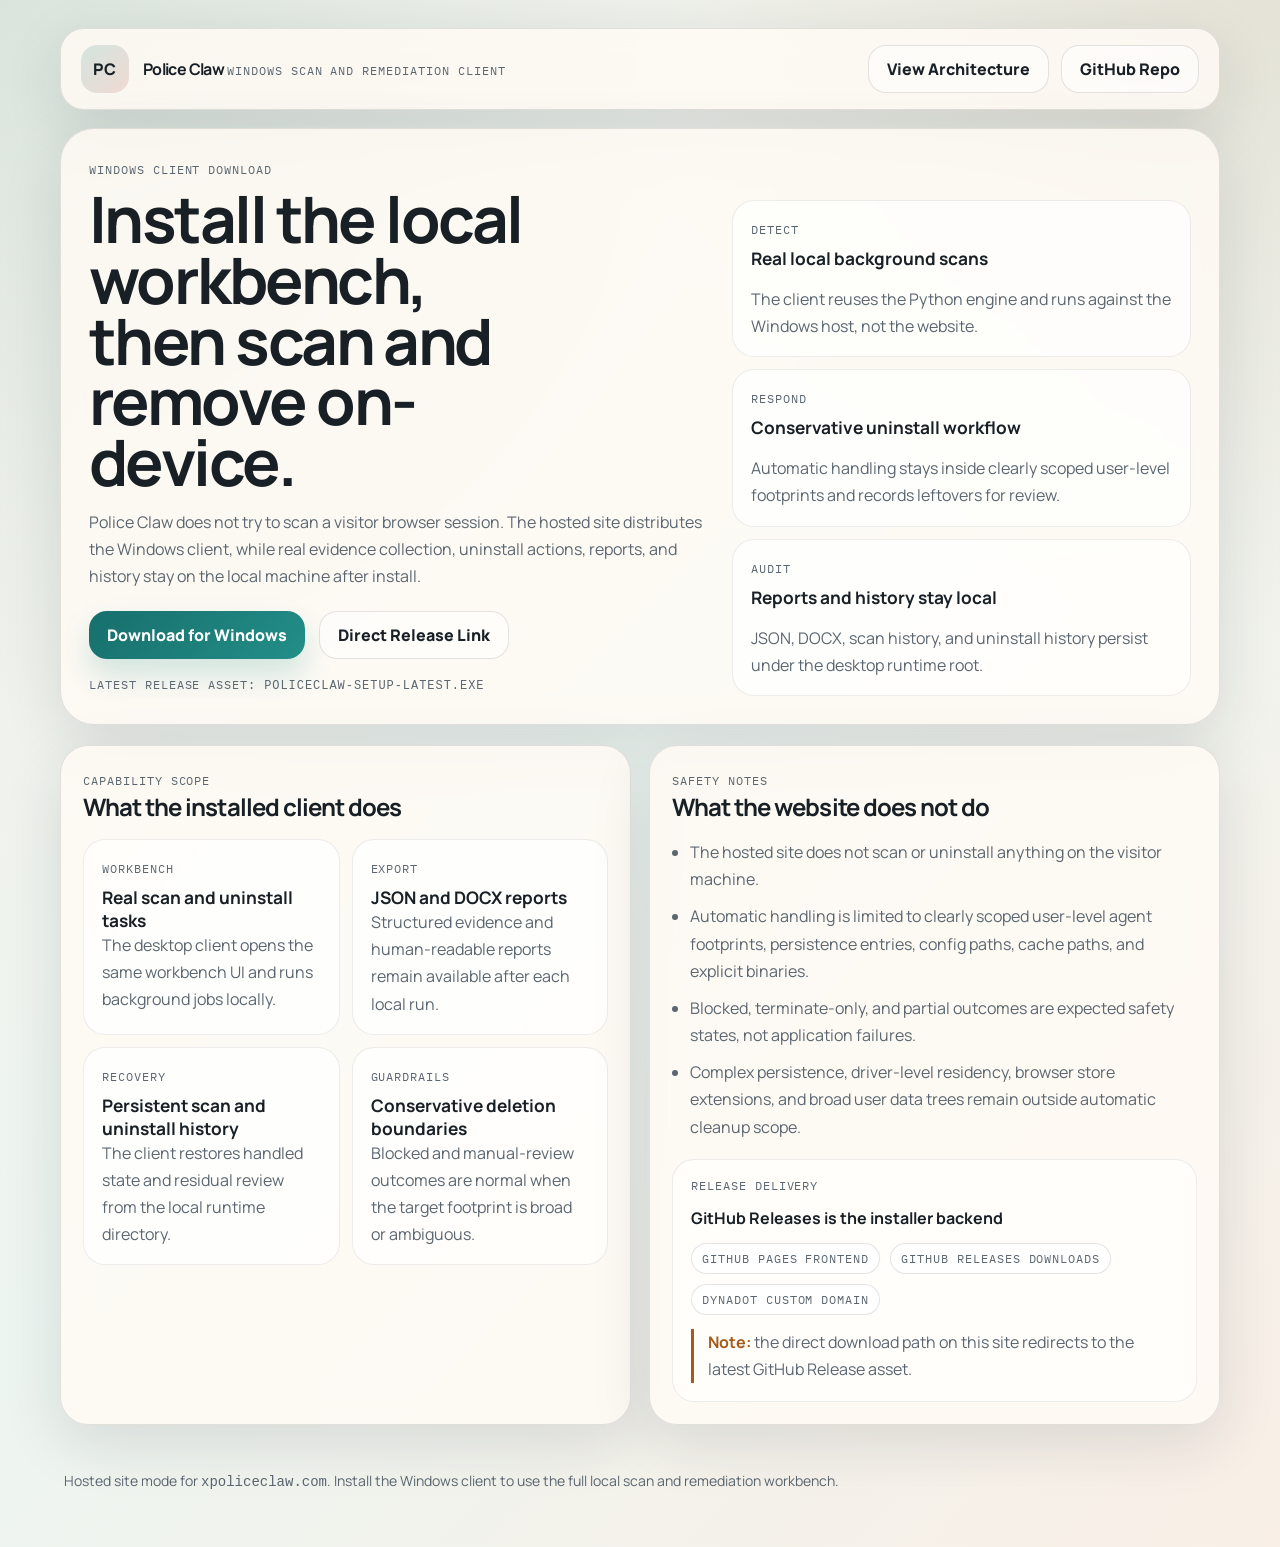
==== docs/index.html @ 46c9a6ee "feat: add GitHub Pages delivery and Windows client release flow" ====
<!DOCTYPE html>
<html lang="en">
<head>
  <meta charset="utf-8">
  <meta name="viewport" content="width=device-width, initial-scale=1">
  <title>Police Claw for Windows</title>
  <meta name="description" content="Download the Police Claw Windows client and review the architecture of the local scan and remediation workbench.">
  <link rel="icon" href="data:,">
  <link rel="preconnect" href="https://fonts.googleapis.com">
  <link rel="preconnect" href="https://fonts.gstatic.com" crossorigin>
  <link href="https://fonts.googleapis.com/css2?family=IBM+Plex+Mono:wght@400;500&family=Manrope:wght@400;500;700;800&display=swap" rel="stylesheet">
  <style>
    :root {
      --paper: #f4f0e8;
      --panel: rgba(255, 251, 245, 0.84);
      --line: rgba(25, 35, 43, 0.12);
      --ink: #182026;
      --muted: #5b6670;
      --teal: #176f6c;
      --teal-strong: #238e88;
      --amber: #a45c18;
      --rose: #b64232;
      --shadow: 0 18px 60px rgba(25, 35, 43, 0.12);
      --radius: 28px;
      --canvas:
        radial-gradient(circle at top left, rgba(35, 142, 136, 0.12), transparent 36%),
        radial-gradient(circle at top right, rgba(164, 92, 24, 0.12), transparent 32%),
        linear-gradient(135deg, #f4f0e8 0%, #edf5f1 48%, #f9efe6 100%);
    }

    * { box-sizing: border-box; }

    body {
      margin: 0;
      min-height: 100vh;
      font-family: "Manrope", "Segoe UI Variable", sans-serif;
      color: var(--ink);
      background: var(--canvas);
    }

    a { color: inherit; }

    .page {
      width: min(1160px, calc(100vw - 32px));
      margin: 0 auto;
      padding: 28px 0 44px;
    }

    .topbar,
    .hero,
    .panel {
      border: 1px solid var(--line);
      background: var(--panel);
      box-shadow: var(--shadow);
      backdrop-filter: blur(12px);
    }

    .topbar {
      border-radius: 24px;
      padding: 16px 20px;
      display: flex;
      justify-content: space-between;
      align-items: center;
      gap: 16px;
    }

    .brand {
      display: flex;
      align-items: center;
      gap: 14px;
    }

    .brand-mark {
      width: 48px;
      height: 48px;
      border-radius: 16px;
      display: grid;
      place-items: center;
      background: linear-gradient(135deg, rgba(35, 142, 136, 0.18), rgba(182, 66, 50, 0.16));
      font-weight: 800;
      letter-spacing: 0.08em;
    }

    .brand strong,
    h1,
    h2,
    h3 { margin: 0; letter-spacing: -0.04em; }

    .brand span,
    .eyebrow,
    .meta,
    .note,
    .chip {
      font-family: "IBM Plex Mono", monospace;
      font-size: 12px;
      letter-spacing: 0.08em;
      text-transform: uppercase;
      color: var(--muted);
    }

    .topbar-actions {
      display: flex;
      align-items: center;
      gap: 12px;
      flex-wrap: wrap;
    }

    .hero {
      margin-top: 18px;
      border-radius: 34px;
      padding: 28px;
      display: grid;
      grid-template-columns: 1.15fr 0.85fr;
      gap: 22px;
    }

    h1 {
      margin-top: 10px;
      font-size: clamp(2.6rem, 5vw, 4.8rem);
      line-height: 0.95;
      max-width: 11ch;
    }

    .hero p,
    .panel p,
    li {
      color: var(--muted);
      line-height: 1.7;
      margin: 0;
    }

    .hero p { margin-top: 16px; max-width: 62ch; }

    .cta-row {
      margin-top: 20px;
      display: flex;
      flex-wrap: wrap;
      gap: 14px;
      align-items: center;
    }

    .primary-link,
    .ghost-link {
      display: inline-flex;
      align-items: center;
      justify-content: center;
      min-height: 48px;
      padding: 0 18px;
      border-radius: 18px;
      text-decoration: none;
      font-weight: 800;
      transition: transform 160ms ease, box-shadow 160ms ease;
    }

    .primary-link {
      color: #fff;
      background: linear-gradient(135deg, var(--teal), var(--teal-strong));
      box-shadow: 0 16px 30px rgba(35, 142, 136, 0.2);
    }

    .ghost-link {
      border: 1px solid rgba(24, 32, 38, 0.12);
      background: rgba(255, 255, 255, 0.52);
    }

    .primary-link:hover,
    .ghost-link:hover { transform: translateY(-1px); }

    .hero-card-stack {
      display: grid;
      gap: 12px;
      align-content: end;
    }

    .hero-card,
    .fact-card {
      border-radius: 22px;
      padding: 16px 18px;
      border: 1px solid rgba(24, 32, 38, 0.08);
      background: rgba(255, 255, 255, 0.66);
    }

    .hero-card strong,
    .fact-card strong {
      display: block;
      margin-top: 8px;
      font-size: 1.08rem;
    }

    .grid {
      margin-top: 20px;
      display: grid;
      grid-template-columns: 1fr 1fr;
      gap: 18px;
    }

    .panel {
      border-radius: 28px;
      padding: 22px;
    }

    .panel-head {
      display: flex;
      justify-content: space-between;
      gap: 12px;
      align-items: end;
      margin-bottom: 16px;
    }

    .facts {
      display: grid;
      grid-template-columns: repeat(2, minmax(0, 1fr));
      gap: 12px;
      margin-top: 16px;
    }

    ul {
      margin: 0;
      padding-left: 18px;
      display: grid;
      gap: 10px;
    }

    .download-box {
      display: grid;
      gap: 14px;
      padding: 18px;
      border-radius: 22px;
      border: 1px solid rgba(24, 32, 38, 0.08);
      background: rgba(255, 255, 255, 0.66);
    }

    .download-meta {
      display: flex;
      flex-wrap: wrap;
      gap: 10px;
    }

    .chip {
      padding: 7px 10px;
      border-radius: 999px;
      border: 1px solid rgba(24, 32, 38, 0.12);
      background: rgba(255, 255, 255, 0.8);
    }

    .notice {
      border-left: 3px solid var(--amber);
      padding-left: 14px;
    }

    .notice strong { color: var(--amber); }

    footer {
      margin-top: 18px;
      padding: 14px 4px 0;
      color: var(--muted);
      font-size: 14px;
    }

    @media (max-width: 900px) {
      .hero,
      .grid { grid-template-columns: 1fr; }
      .facts { grid-template-columns: 1fr; }
    }
  </style>
</head>
<body>
  <main class="page">
    <header class="topbar">
      <div class="brand">
        <div class="brand-mark">PC</div>
        <div>
          <strong>Police Claw</strong>
          <span>Windows Scan and Remediation Client</span>
        </div>
      </div>
      <nav class="topbar-actions">
        <a class="ghost-link" href="./architecture/">View Architecture</a>
        <a class="ghost-link" href="https://github.com/kzhangmyang-cmyk/Xpoliceclaw" target="_blank" rel="noreferrer">GitHub Repo</a>
      </nav>
    </header>

    <section class="hero">
      <div>
        <span class="eyebrow">Windows Client Download</span>
        <h1>Install the local workbench, then scan and remove on-device.</h1>
        <p>
          Police Claw does not try to scan a visitor browser session. The hosted site distributes the Windows client,
          while real evidence collection, uninstall actions, reports, and history stay on the local machine after install.
        </p>
        <div class="cta-row">
          <a class="primary-link" href="https://github.com/kzhangmyang-cmyk/Xpoliceclaw/releases/latest/download/PoliceClaw-Setup-latest.exe">Download for Windows</a>
          <a class="ghost-link" href="./download/windows/latest/">Direct Release Link</a>
        </div>
        <p class="meta">Latest release asset: <code>PoliceClaw-Setup-latest.exe</code></p>
      </div>
      <div class="hero-card-stack">
        <article class="hero-card">
          <span class="eyebrow">Detect</span>
          <strong>Real local background scans</strong>
          <p>The client reuses the Python engine and runs against the Windows host, not the website.</p>
        </article>
        <article class="hero-card">
          <span class="eyebrow">Respond</span>
          <strong>Conservative uninstall workflow</strong>
          <p>Automatic handling stays inside clearly scoped user-level footprints and records leftovers for review.</p>
        </article>
        <article class="hero-card">
          <span class="eyebrow">Audit</span>
          <strong>Reports and history stay local</strong>
          <p>JSON, DOCX, scan history, and uninstall history persist under the desktop runtime root.</p>
        </article>
      </div>
    </section>

    <section class="grid">
      <article class="panel">
        <div class="panel-head">
          <div>
            <span class="eyebrow">Capability Scope</span>
            <h2>What the installed client does</h2>
          </div>
        </div>
        <div class="facts">
          <article class="fact-card">
            <span class="eyebrow">Workbench</span>
            <strong>Real scan and uninstall tasks</strong>
            <p>The desktop client opens the same workbench UI and runs background jobs locally.</p>
          </article>
          <article class="fact-card">
            <span class="eyebrow">Export</span>
            <strong>JSON and DOCX reports</strong>
            <p>Structured evidence and human-readable reports remain available after each local run.</p>
          </article>
          <article class="fact-card">
            <span class="eyebrow">Recovery</span>
            <strong>Persistent scan and uninstall history</strong>
            <p>The client restores handled state and residual review from the local runtime directory.</p>
          </article>
          <article class="fact-card">
            <span class="eyebrow">Guardrails</span>
            <strong>Conservative deletion boundaries</strong>
            <p>Blocked and manual-review outcomes are normal when the target footprint is broad or ambiguous.</p>
          </article>
        </div>
      </article>

      <article class="panel">
        <div class="panel-head">
          <div>
            <span class="eyebrow">Safety Notes</span>
            <h2>What the website does not do</h2>
          </div>
        </div>
        <ul>
          <li>The hosted site does not scan or uninstall anything on the visitor machine.</li>
          <li>Automatic handling is limited to clearly scoped user-level agent footprints, persistence entries, config paths, cache paths, and explicit binaries.</li>
          <li>Blocked, terminate-only, and partial outcomes are expected safety states, not application failures.</li>
          <li>Complex persistence, driver-level residency, browser store extensions, and broad user data trees remain outside automatic cleanup scope.</li>
        </ul>
        <div class="download-box" style="margin-top: 18px;">
          <span class="eyebrow">Release Delivery</span>
          <strong>GitHub Releases is the installer backend</strong>
          <div class="download-meta">
            <span class="chip">GitHub Pages frontend</span>
            <span class="chip">GitHub Releases downloads</span>
            <span class="chip">Dynadot custom domain</span>
          </div>
          <p class="notice"><strong>Note:</strong> the direct download path on this site redirects to the latest GitHub Release asset.</p>
        </div>
      </article>
    </section>

    <footer>
      <p>Hosted site mode for <code>xpoliceclaw.com</code>. Install the Windows client to use the full local scan and remediation workbench.</p>
    </footer>
  </main>
</body>
</html>
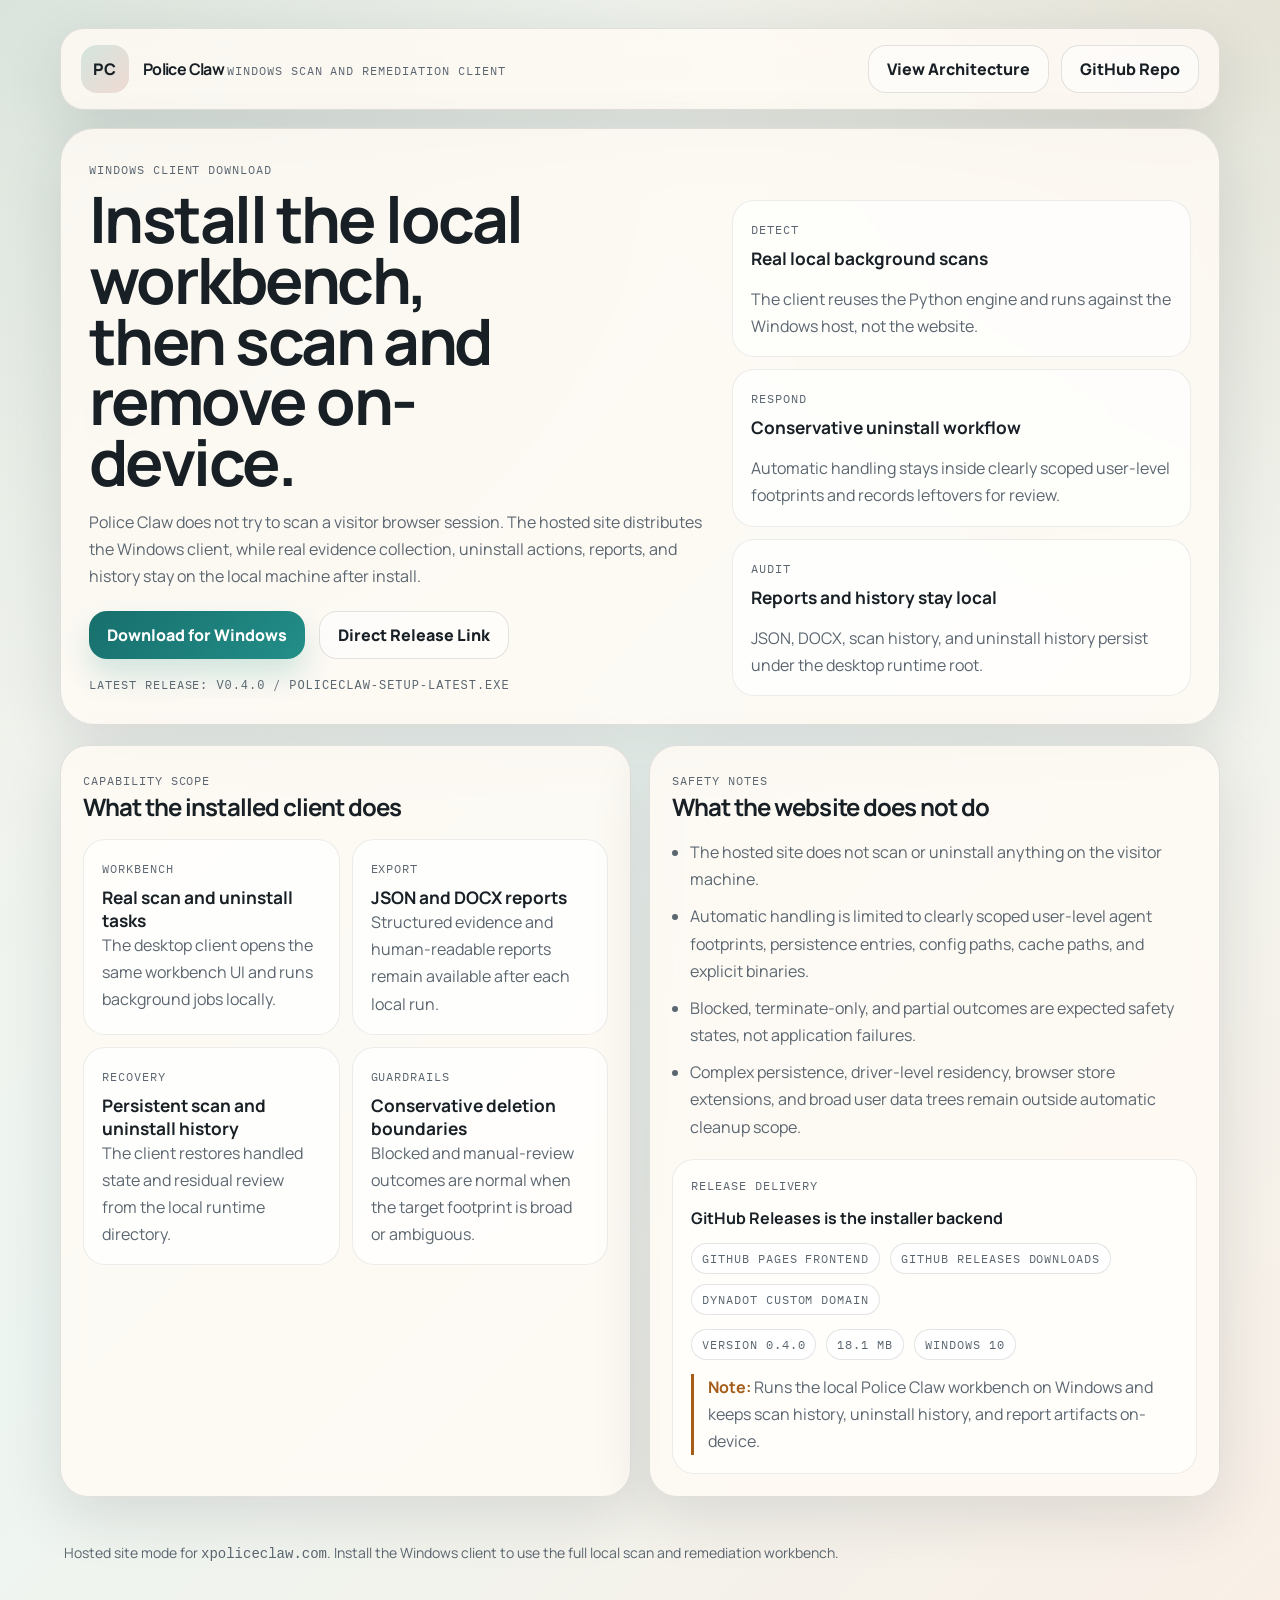
==== commit 3c1710cb: "feat: add public release manifest and client update checks" ====
--- a/docs/index.html
+++ b/docs/index.html
@@ -289,10 +289,10 @@
           while real evidence collection, uninstall actions, reports, and history stay on the local machine after install.
         </p>
         <div class="cta-row">
-          <a class="primary-link" href="https://github.com/kzhangmyang-cmyk/Xpoliceclaw/releases/latest/download/PoliceClaw-Setup-latest.exe">Download for Windows</a>
+          <a id="downloadLink" class="primary-link" href="https://github.com/kzhangmyang-cmyk/Xpoliceclaw/releases/latest/download/PoliceClaw-Setup-latest.exe">Download for Windows</a>
           <a class="ghost-link" href="./download/windows/latest/">Direct Release Link</a>
         </div>
-        <p class="meta">Latest release asset: <code>PoliceClaw-Setup-latest.exe</code></p>
+        <p id="releaseMeta" class="meta">Latest release asset: <code>PoliceClaw-Setup-latest.exe</code></p>
       </div>
       <div class="hero-card-stack">
         <article class="hero-card">
@@ -366,7 +366,10 @@
             <span class="chip">GitHub Releases downloads</span>
             <span class="chip">Dynadot custom domain</span>
           </div>
-          <p class="notice"><strong>Note:</strong> the direct download path on this site redirects to the latest GitHub Release asset.</p>
+          <div id="releaseFacts" class="download-meta">
+            <span class="chip">Checking latest version</span>
+          </div>
+          <p id="releaseNotice" class="notice"><strong>Note:</strong> the direct download path on this site redirects to the latest GitHub Release asset.</p>
         </div>
       </article>
     </section>
@@ -375,5 +378,44 @@
       <p>Hosted site mode for <code>xpoliceclaw.com</code>. Install the Windows client to use the full local scan and remediation workbench.</p>
     </footer>
   </main>
+  <script>
+    (async () => {
+      const manifestUrl = "./download/windows/latest/manifest.json";
+      const downloadLink = document.getElementById("downloadLink");
+      const releaseMeta = document.getElementById("releaseMeta");
+      const releaseFacts = document.getElementById("releaseFacts");
+      const releaseNotice = document.getElementById("releaseNotice");
+
+      function formatFileSize(value) {
+        const numeric = Number(value || 0);
+        if (!numeric) return "--";
+        const units = ["B", "KB", "MB", "GB"];
+        let size = numeric;
+        let unitIndex = 0;
+        while (size >= 1024 && unitIndex < units.length - 1) {
+          size /= 1024;
+          unitIndex += 1;
+        }
+        const precision = unitIndex === 0 ? 0 : size >= 100 ? 0 : size >= 10 ? 1 : 2;
+        return `${size.toFixed(precision)} ${units[unitIndex]}`;
+      }
+
+      try {
+        const response = await fetch(manifestUrl, { headers: { Accept: "application/json" } });
+        if (!response.ok) throw new Error("manifest unavailable");
+        const manifest = await response.json();
+        downloadLink.href = manifest.download_url || downloadLink.href;
+        releaseMeta.innerHTML = `Latest release: <code>${manifest.release_tag || manifest.version || "current"}</code> / <code>${manifest.installer_filename || "installer"}</code>`;
+        releaseFacts.innerHTML = [
+          `Version ${manifest.version || "--"}`,
+          formatFileSize(manifest.installer_size_bytes),
+          manifest.minimum_windows || "Windows 10",
+        ].map((item) => `<span class="chip">${item}</span>`).join("");
+        releaseNotice.innerHTML = `<strong>Note:</strong> ${Array.isArray(manifest.notes) && manifest.notes.length ? manifest.notes[0] : "The direct download path on this site redirects to the latest GitHub Release asset."}`;
+      } catch (error) {
+        releaseFacts.innerHTML = `<span class="chip">Release manifest unavailable</span>`;
+      }
+    })();
+  </script>
 </body>
 </html>
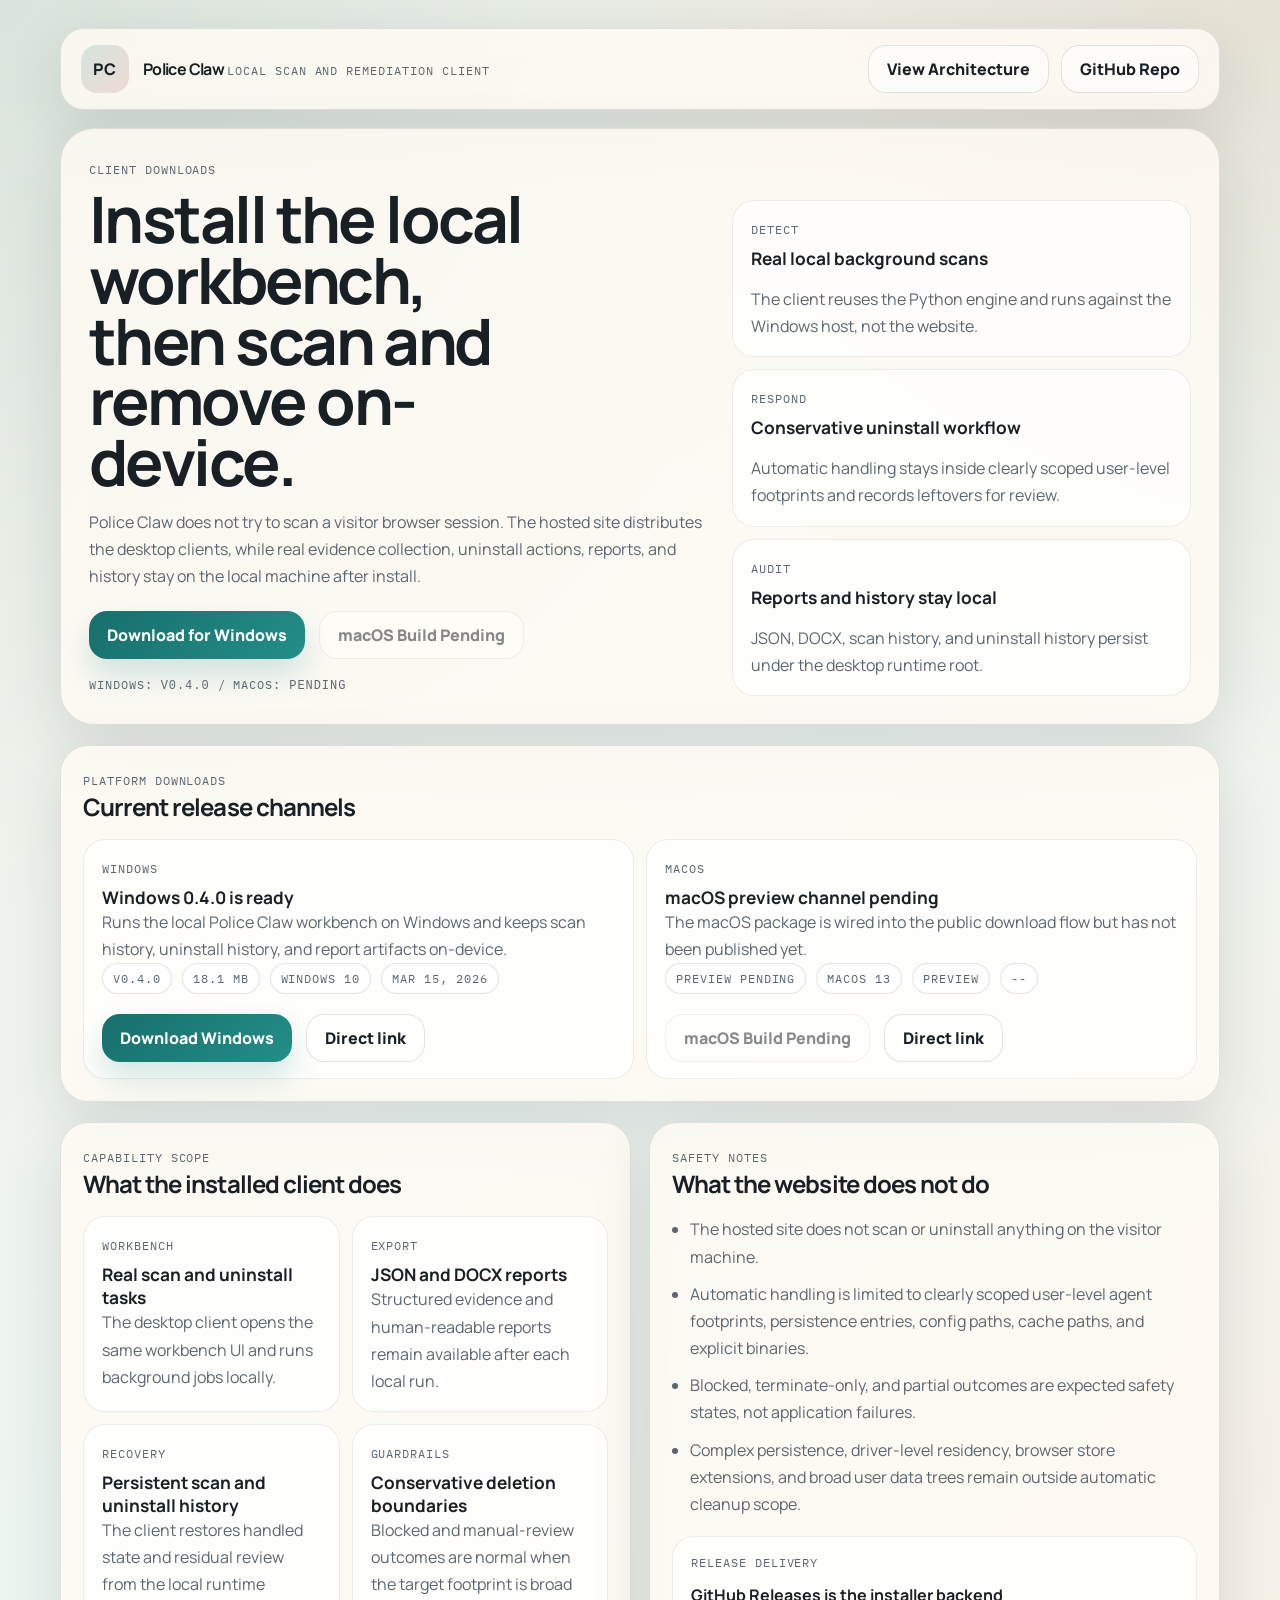
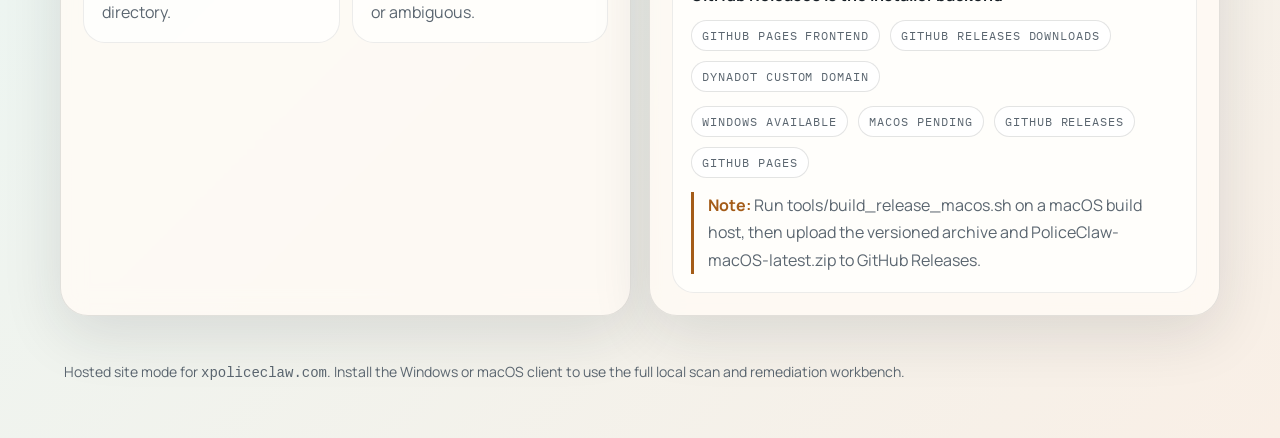
==== commit 06bac129: "feat: add macOS download channel wiring" ====
--- a/docs/index.html
+++ b/docs/index.html
@@ -3,8 +3,8 @@
 <head>
   <meta charset="utf-8">
   <meta name="viewport" content="width=device-width, initial-scale=1">
-  <title>Police Claw for Windows</title>
-  <meta name="description" content="Download the Police Claw Windows client and review the architecture of the local scan and remediation workbench.">
+  <title>Police Claw Downloads</title>
+  <meta name="description" content="Download the Police Claw Windows or macOS client and review the architecture of the local scan and remediation workbench.">
   <link rel="icon" href="data:,">
   <link rel="preconnect" href="https://fonts.googleapis.com">
   <link rel="preconnect" href="https://fonts.gstatic.com" crossorigin>
@@ -166,6 +166,12 @@
     .primary-link:hover,
     .ghost-link:hover { transform: translateY(-1px); }
 
+    .disabled-link {
+      pointer-events: none;
+      opacity: 0.52;
+      box-shadow: none;
+    }
+
     .hero-card-stack {
       display: grid;
       gap: 12px;
@@ -271,7 +277,7 @@
         <div class="brand-mark">PC</div>
         <div>
           <strong>Police Claw</strong>
-          <span>Windows Scan and Remediation Client</span>
+          <span>Local Scan and Remediation Client</span>
         </div>
       </div>
       <nav class="topbar-actions">
@@ -282,17 +288,17 @@
 
     <section class="hero">
       <div>
-        <span class="eyebrow">Windows Client Download</span>
+        <span class="eyebrow">Client Downloads</span>
         <h1>Install the local workbench, then scan and remove on-device.</h1>
         <p>
-          Police Claw does not try to scan a visitor browser session. The hosted site distributes the Windows client,
+          Police Claw does not try to scan a visitor browser session. The hosted site distributes the desktop clients,
           while real evidence collection, uninstall actions, reports, and history stay on the local machine after install.
         </p>
         <div class="cta-row">
-          <a id="downloadLink" class="primary-link" href="https://github.com/kzhangmyang-cmyk/Xpoliceclaw/releases/latest/download/PoliceClaw-Setup-latest.exe">Download for Windows</a>
-          <a class="ghost-link" href="./download/windows/latest/">Direct Release Link</a>
-        </div>
-        <p id="releaseMeta" class="meta">Latest release asset: <code>PoliceClaw-Setup-latest.exe</code></p>
+          <a id="windowsDownloadLink" class="primary-link" href="./download/windows/latest/">Download for Windows</a>
+          <a id="macosDownloadLink" class="ghost-link disabled-link" href="./download/macos/latest/" aria-disabled="true">macOS Build Pending</a>
+        </div>
+        <p id="releaseMeta" class="meta">Checking public release manifests for Windows and macOS.</p>
       </div>
       <div class="hero-card-stack">
         <article class="hero-card">
@@ -309,6 +315,41 @@
           <span class="eyebrow">Audit</span>
           <strong>Reports and history stay local</strong>
           <p>JSON, DOCX, scan history, and uninstall history persist under the desktop runtime root.</p>
+        </article>
+      </div>
+    </section>
+
+    <section class="panel" style="margin-top: 20px;">
+      <div class="panel-head">
+        <div>
+          <span class="eyebrow">Platform Downloads</span>
+          <h2>Current release channels</h2>
+        </div>
+      </div>
+      <div class="facts">
+        <article class="fact-card">
+          <span class="eyebrow">Windows</span>
+          <strong id="windowsCardTitle">Checking current release</strong>
+          <p id="windowsCardBody">The hosted site is resolving the latest Windows installer details.</p>
+          <div id="windowsCardFacts" class="download-meta">
+            <span class="chip">Checking</span>
+          </div>
+          <div class="cta-row">
+            <a id="windowsCardLink" class="primary-link" href="./download/windows/latest/">Download Windows</a>
+            <a class="ghost-link" href="./download/windows/latest/">Direct link</a>
+          </div>
+        </article>
+        <article class="fact-card">
+          <span class="eyebrow">macOS</span>
+          <strong id="macosCardTitle">Preview channel pending</strong>
+          <p id="macosCardBody">The macOS packaging lane is wired into the public site and activates once a signed archive is published.</p>
+          <div id="macosCardFacts" class="download-meta">
+            <span class="chip">Pending</span>
+          </div>
+          <div class="cta-row">
+            <a id="macosCardLink" class="ghost-link disabled-link" href="./download/macos/latest/" aria-disabled="true">macOS Build Pending</a>
+            <a class="ghost-link" href="./download/macos/latest/">Direct link</a>
+          </div>
         </article>
       </div>
     </section>
@@ -375,16 +416,28 @@
     </section>
 
     <footer>
-      <p>Hosted site mode for <code>xpoliceclaw.com</code>. Install the Windows client to use the full local scan and remediation workbench.</p>
+      <p>Hosted site mode for <code>xpoliceclaw.com</code>. Install the Windows or macOS client to use the full local scan and remediation workbench.</p>
     </footer>
   </main>
   <script>
     (async () => {
-      const manifestUrl = "./download/windows/latest/manifest.json";
-      const downloadLink = document.getElementById("downloadLink");
+      const manifests = {
+        windows: "./download/windows/latest/manifest.json",
+        macos: "./download/macos/latest/manifest.json",
+      };
+      const windowsDownloadLink = document.getElementById("windowsDownloadLink");
+      const macosDownloadLink = document.getElementById("macosDownloadLink");
       const releaseMeta = document.getElementById("releaseMeta");
       const releaseFacts = document.getElementById("releaseFacts");
       const releaseNotice = document.getElementById("releaseNotice");
+      const windowsCardTitle = document.getElementById("windowsCardTitle");
+      const windowsCardBody = document.getElementById("windowsCardBody");
+      const windowsCardFacts = document.getElementById("windowsCardFacts");
+      const windowsCardLink = document.getElementById("windowsCardLink");
+      const macosCardTitle = document.getElementById("macosCardTitle");
+      const macosCardBody = document.getElementById("macosCardBody");
+      const macosCardFacts = document.getElementById("macosCardFacts");
+      const macosCardLink = document.getElementById("macosCardLink");
 
       function formatFileSize(value) {
         const numeric = Number(value || 0);
@@ -400,19 +453,96 @@
         return `${size.toFixed(precision)} ${units[unitIndex]}`;
       }
 
+      function formatPublished(value) {
+        if (!value) return "--";
+        const date = new Date(value);
+        if (Number.isNaN(date.getTime())) return value;
+        return new Intl.DateTimeFormat("en-US", {
+          year: "numeric",
+          month: "short",
+          day: "2-digit",
+        }).format(date);
+      }
+
+      function setButtonState(button, enabled, label, href) {
+        button.textContent = label;
+        button.href = href;
+        button.classList.toggle("disabled-link", !enabled);
+        button.setAttribute("aria-disabled", enabled ? "false" : "true");
+      }
+
+      async function loadManifest(url) {
+        const response = await fetch(url, { headers: { Accept: "application/json" } });
+        if (!response.ok) throw new Error("manifest unavailable");
+        return response.json();
+      }
+
       try {
-        const response = await fetch(manifestUrl, { headers: { Accept: "application/json" } });
-        if (!response.ok) throw new Error("manifest unavailable");
-        const manifest = await response.json();
-        downloadLink.href = manifest.download_url || downloadLink.href;
-        releaseMeta.innerHTML = `Latest release: <code>${manifest.release_tag || manifest.version || "current"}</code> / <code>${manifest.installer_filename || "installer"}</code>`;
+        const [windows, macos] = await Promise.all([
+          loadManifest(manifests.windows),
+          loadManifest(manifests.macos),
+        ]);
+
+        setButtonState(
+          windowsDownloadLink,
+          Boolean(windows.available && windows.download_url),
+          windows.available ? "Download for Windows" : "Windows Build Pending",
+          windows.download_url || "./download/windows/latest/"
+        );
+        setButtonState(
+          windowsCardLink,
+          Boolean(windows.available && windows.download_url),
+          windows.available ? "Download Windows" : "Windows Build Pending",
+          windows.download_url || "./download/windows/latest/"
+        );
+        windowsCardTitle.textContent = windows.available
+          ? `Windows ${windows.version || "current"} is ready`
+          : "Windows build pending";
+        windowsCardBody.textContent = Array.isArray(windows.notes) && windows.notes.length
+          ? windows.notes[0]
+          : "The current Windows installer is available through the stable release channel.";
+        windowsCardFacts.innerHTML = [
+          windows.release_tag || windows.version || "--",
+          formatFileSize(windows.installer_size_bytes),
+          windows.minimum_os || "Windows 10",
+          formatPublished(windows.published_at),
+        ].map((item) => `<span class="chip">${item}</span>`).join("");
+
+        setButtonState(
+          macosDownloadLink,
+          Boolean(macos.available && macos.download_url),
+          macos.available ? "Download for macOS" : "macOS Build Pending",
+          macos.download_url || "./download/macos/latest/"
+        );
+        setButtonState(
+          macosCardLink,
+          Boolean(macos.available && macos.download_url),
+          macos.available ? "Download macOS" : "macOS Build Pending",
+          macos.download_url || "./download/macos/latest/"
+        );
+        macosCardTitle.textContent = macos.available
+          ? `macOS ${macos.version || "current"} is ready`
+          : "macOS preview channel pending";
+        macosCardBody.textContent = Array.isArray(macos.notes) && macos.notes.length
+          ? macos.notes[0]
+          : "The macOS channel will activate once a packaged archive is published to the release lane.";
+        macosCardFacts.innerHTML = [
+          macos.release_tag || "Preview pending",
+          macos.minimum_os || "macOS 13",
+          macos.channel || "preview",
+          formatPublished(macos.published_at),
+        ].map((item) => `<span class="chip">${item}</span>`).join("");
+
+        releaseMeta.innerHTML = `Windows: <code>${windows.release_tag || windows.version || "current"}</code> / macOS: <code>${macos.available ? (macos.release_tag || macos.version || "current") : "pending"}</code>`;
         releaseFacts.innerHTML = [
-          `Version ${manifest.version || "--"}`,
-          formatFileSize(manifest.installer_size_bytes),
-          manifest.minimum_windows || "Windows 10",
+          `Windows ${windows.status || "available"}`,
+          `macOS ${macos.status || "pending"}`,
+          "GitHub Releases",
+          "GitHub Pages",
         ].map((item) => `<span class="chip">${item}</span>`).join("");
-        releaseNotice.innerHTML = `<strong>Note:</strong> ${Array.isArray(manifest.notes) && manifest.notes.length ? manifest.notes[0] : "The direct download path on this site redirects to the latest GitHub Release asset."}`;
+        releaseNotice.innerHTML = `<strong>Note:</strong> ${Array.isArray(macos.notes) && macos.notes.length ? (macos.available ? macos.notes[0] : macos.notes[1]) : "The direct download paths on this site redirect to the latest GitHub Release assets."}`;
       } catch (error) {
+        releaseMeta.textContent = "Release manifests are temporarily unavailable.";
         releaseFacts.innerHTML = `<span class="chip">Release manifest unavailable</span>`;
       }
     })();
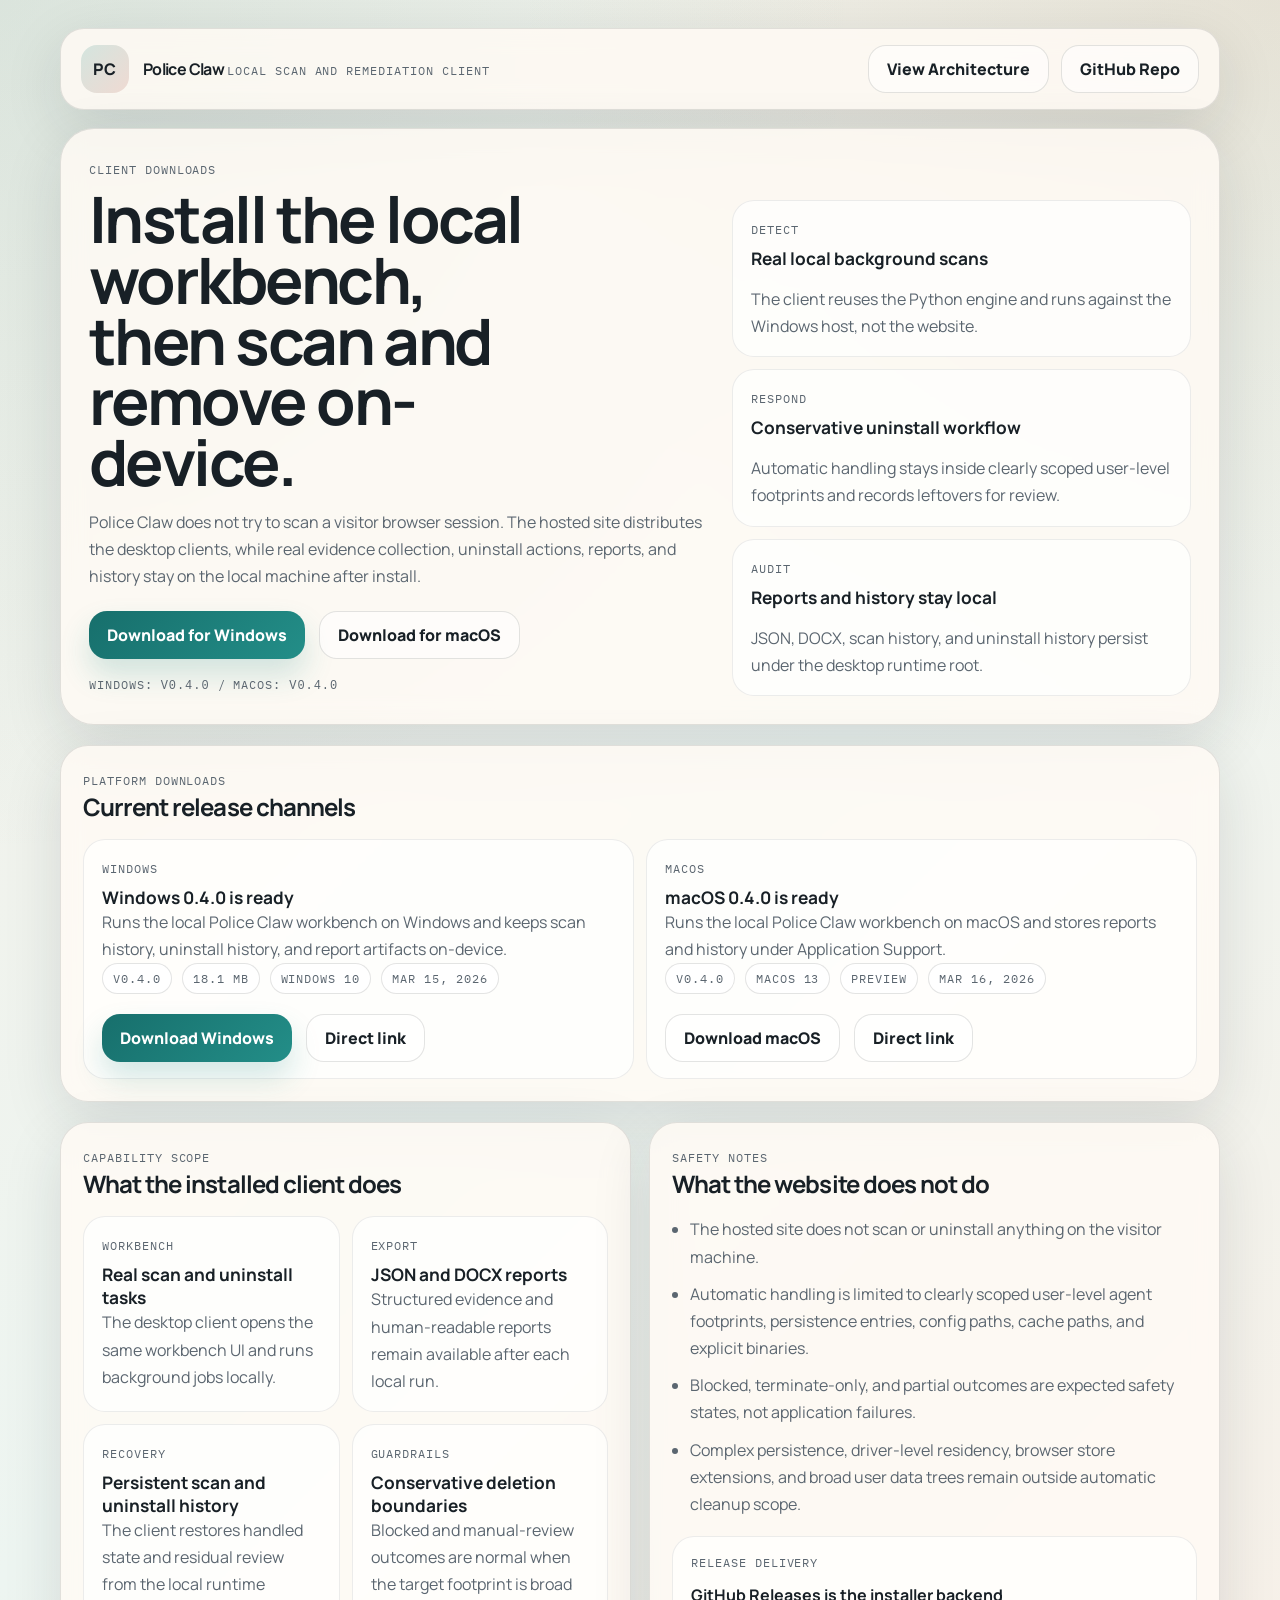
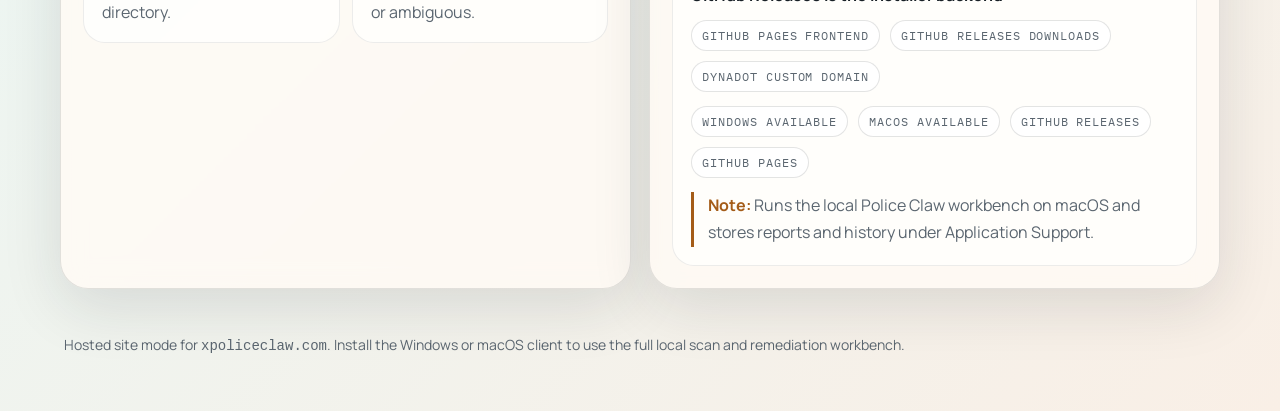
==== commit adcb8eaf: "docs: mark Windows and macOS downloads as available" ====
--- a/docs/index.html
+++ b/docs/index.html
@@ -296,9 +296,9 @@
         </p>
         <div class="cta-row">
           <a id="windowsDownloadLink" class="primary-link" href="./download/windows/latest/">Download for Windows</a>
-          <a id="macosDownloadLink" class="ghost-link disabled-link" href="./download/macos/latest/" aria-disabled="true">macOS Build Pending</a>
-        </div>
-        <p id="releaseMeta" class="meta">Checking public release manifests for Windows and macOS.</p>
+          <a id="macosDownloadLink" class="ghost-link" href="./download/macos/latest/" aria-disabled="false">Download for macOS</a>
+        </div>
+        <p id="releaseMeta" class="meta">Windows and macOS release channels are available from the public download site.</p>
       </div>
       <div class="hero-card-stack">
         <article class="hero-card">
@@ -329,10 +329,11 @@
       <div class="facts">
         <article class="fact-card">
           <span class="eyebrow">Windows</span>
-          <strong id="windowsCardTitle">Checking current release</strong>
-          <p id="windowsCardBody">The hosted site is resolving the latest Windows installer details.</p>
+          <strong id="windowsCardTitle">Windows 0.4.0 is ready</strong>
+          <p id="windowsCardBody">The stable Windows installer is published and available through the public release channel.</p>
           <div id="windowsCardFacts" class="download-meta">
-            <span class="chip">Checking</span>
+            <span class="chip">Stable</span>
+            <span class="chip">Windows 10+</span>
           </div>
           <div class="cta-row">
             <a id="windowsCardLink" class="primary-link" href="./download/windows/latest/">Download Windows</a>
@@ -341,13 +342,14 @@
         </article>
         <article class="fact-card">
           <span class="eyebrow">macOS</span>
-          <strong id="macosCardTitle">Preview channel pending</strong>
-          <p id="macosCardBody">The macOS packaging lane is wired into the public site and activates once a signed archive is published.</p>
+          <strong id="macosCardTitle">macOS 0.4.0 is ready</strong>
+          <p id="macosCardBody">The preview macOS archive is published and available through the public release channel.</p>
           <div id="macosCardFacts" class="download-meta">
-            <span class="chip">Pending</span>
+            <span class="chip">Preview</span>
+            <span class="chip">macOS 13+</span>
           </div>
           <div class="cta-row">
-            <a id="macosCardLink" class="ghost-link disabled-link" href="./download/macos/latest/" aria-disabled="true">macOS Build Pending</a>
+            <a id="macosCardLink" class="ghost-link" href="./download/macos/latest/" aria-disabled="false">Download macOS</a>
             <a class="ghost-link" href="./download/macos/latest/">Direct link</a>
           </div>
         </article>
@@ -410,7 +412,7 @@
           <div id="releaseFacts" class="download-meta">
             <span class="chip">Checking latest version</span>
           </div>
-          <p id="releaseNotice" class="notice"><strong>Note:</strong> the direct download path on this site redirects to the latest GitHub Release asset.</p>
+          <p id="releaseNotice" class="notice"><strong>Note:</strong> the direct download paths on this site redirect to the latest GitHub Release assets for Windows and macOS.</p>
         </div>
       </article>
     </section>
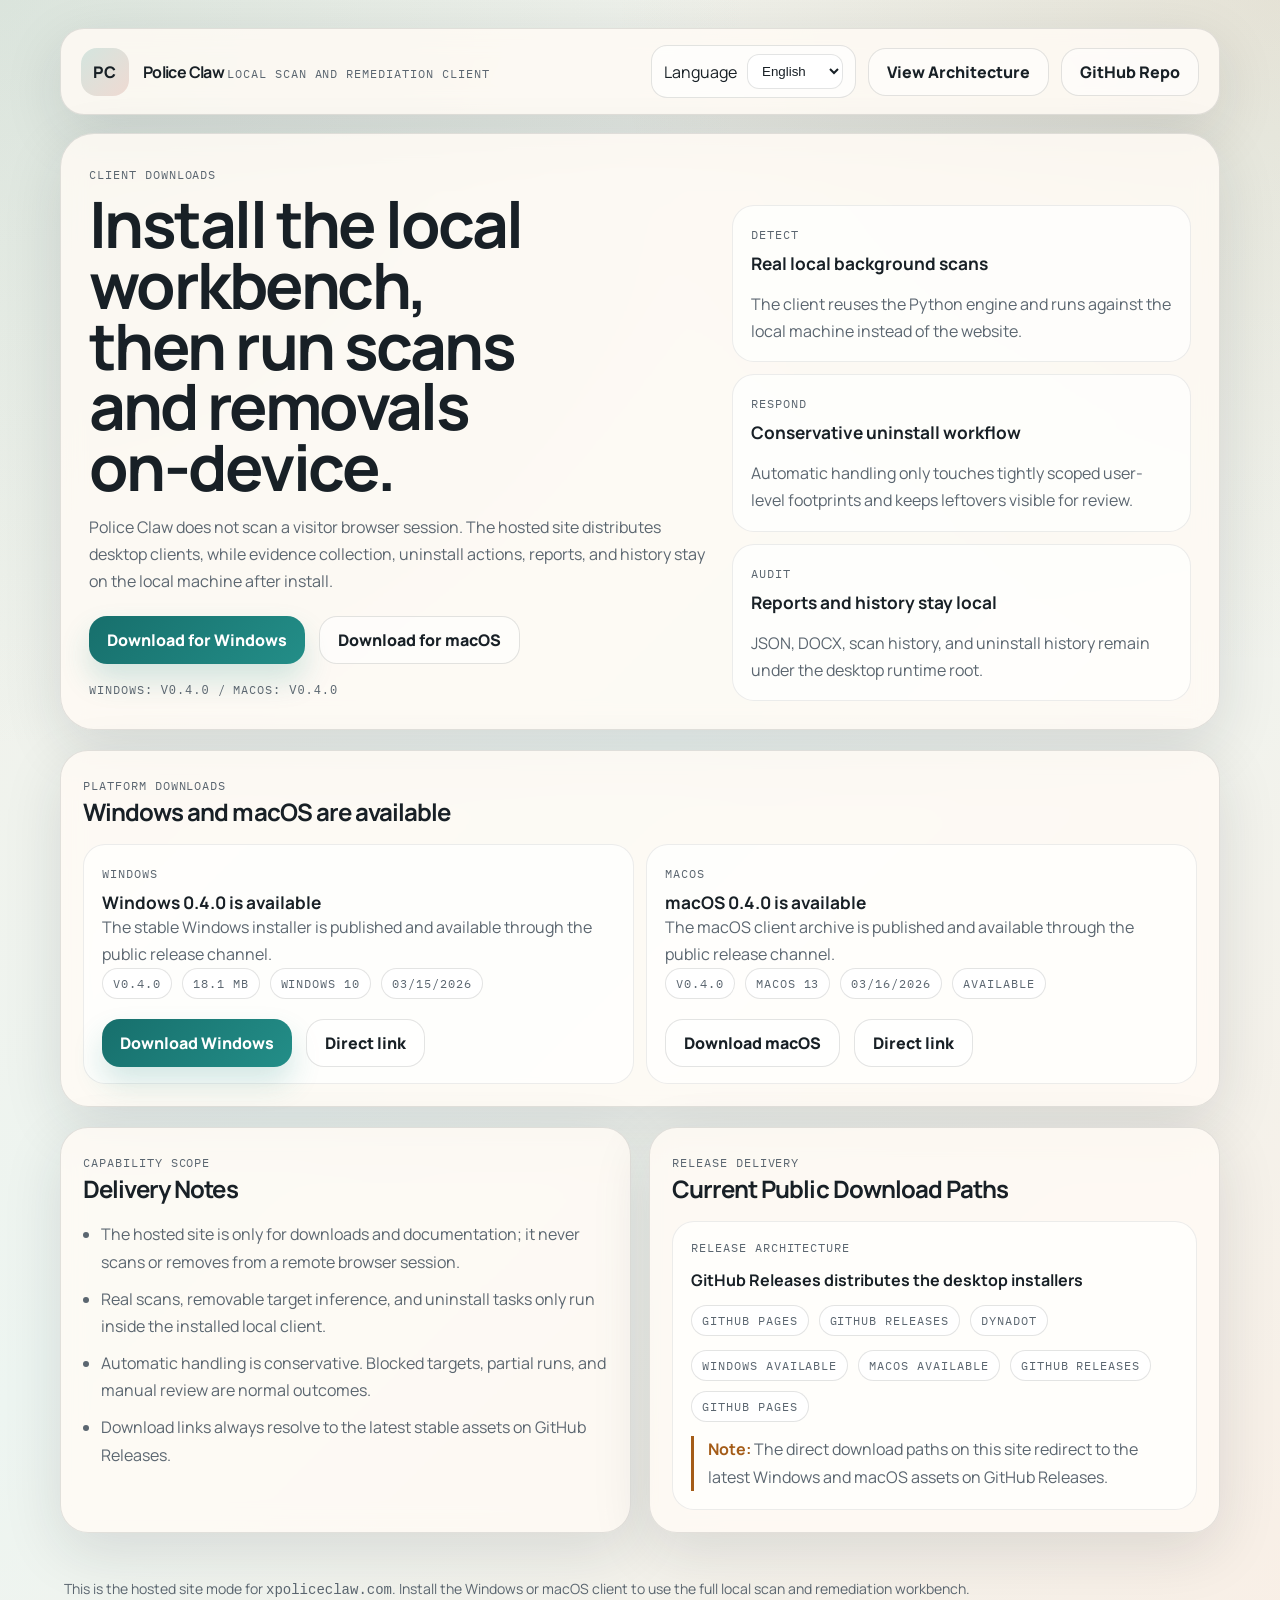
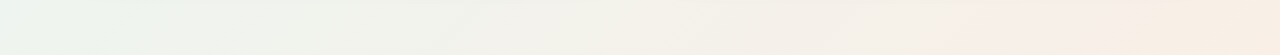
==== commit 27d9c14f: "feat: localize workbench and hosted download pages" ====
--- a/docs/index.html
+++ b/docs/index.html
@@ -1,10 +1,10 @@
 <!DOCTYPE html>
-<html lang="en">
+<html lang="zh-CN">
 <head>
   <meta charset="utf-8">
   <meta name="viewport" content="width=device-width, initial-scale=1">
-  <title>Police Claw Downloads</title>
-  <meta name="description" content="Download the Police Claw Windows or macOS client and review the architecture of the local scan and remediation workbench.">
+  <title>Police Claw 下载中心</title>
+  <meta name="description" content="下载 Police Claw 的 Windows 或 macOS 客户端，并查看本地扫描与处置工作台的架构说明。">
   <link rel="icon" href="data:,">
   <link rel="preconnect" href="https://fonts.googleapis.com">
   <link rel="preconnect" href="https://fonts.gstatic.com" crossorigin>
@@ -33,7 +33,7 @@
     body {
       margin: 0;
       min-height: 100vh;
-      font-family: "Manrope", "Segoe UI Variable", sans-serif;
+      font-family: "Manrope", "Segoe UI Variable", "PingFang SC", sans-serif;
       color: var(--ink);
       background: var(--canvas);
     }
@@ -62,6 +62,7 @@
       justify-content: space-between;
       align-items: center;
       gap: 16px;
+      flex-wrap: wrap;
     }
 
     .brand {
@@ -103,6 +104,25 @@
       align-items: center;
       gap: 12px;
       flex-wrap: wrap;
+    }
+
+    .language-switch {
+      display: inline-flex;
+      align-items: center;
+      gap: 10px;
+      padding: 8px 12px;
+      border-radius: 16px;
+      border: 1px solid rgba(24, 32, 38, 0.12);
+      background: rgba(255, 255, 255, 0.62);
+    }
+
+    .language-switch select {
+      min-width: 96px;
+      border-radius: 12px;
+      border: 1px solid rgba(24, 32, 38, 0.12);
+      background: rgba(255, 255, 255, 0.86);
+      padding: 8px 10px;
+      color: var(--ink);
     }
 
     .hero {
@@ -277,44 +297,51 @@
         <div class="brand-mark">PC</div>
         <div>
           <strong>Police Claw</strong>
-          <span>Local Scan and Remediation Client</span>
+          <span data-i18n="brand.subtitle">本地扫描与处置客户端</span>
         </div>
       </div>
       <nav class="topbar-actions">
-        <a class="ghost-link" href="./architecture/">View Architecture</a>
-        <a class="ghost-link" href="https://github.com/kzhangmyang-cmyk/Xpoliceclaw" target="_blank" rel="noreferrer">GitHub Repo</a>
+        <label class="language-switch" for="languageSelect">
+          <span data-i18n="language.label">语言</span>
+          <select id="languageSelect">
+            <option value="zh">中文</option>
+            <option value="en">English</option>
+          </select>
+        </label>
+        <a class="ghost-link" href="./architecture/" data-i18n="topbar.architecture">查看架构</a>
+        <a class="ghost-link" href="https://github.com/kzhangmyang-cmyk/Xpoliceclaw" target="_blank" rel="noreferrer" data-i18n="topbar.repo">GitHub 仓库</a>
       </nav>
     </header>
 
     <section class="hero">
       <div>
-        <span class="eyebrow">Client Downloads</span>
-        <h1>Install the local workbench, then scan and remove on-device.</h1>
-        <p>
-          Police Claw does not try to scan a visitor browser session. The hosted site distributes the desktop clients,
-          while real evidence collection, uninstall actions, reports, and history stay on the local machine after install.
+        <span class="eyebrow" data-i18n="hero.eyebrow">客户端下载</span>
+        <h1 data-i18n="hero.title">先安装本地工作台，再在设备上执行扫描与卸载。</h1>
+        <p data-i18n="hero.body">
+          Police Claw 不会尝试扫描访问者的浏览器会话。这个官网负责分发桌面客户端，
+          真正的证据采集、卸载动作、报告和历史都保留在安装后的本地机器上。
         </p>
         <div class="cta-row">
-          <a id="windowsDownloadLink" class="primary-link" href="./download/windows/latest/">Download for Windows</a>
-          <a id="macosDownloadLink" class="ghost-link" href="./download/macos/latest/" aria-disabled="false">Download for macOS</a>
+          <a id="windowsDownloadLink" class="primary-link" href="./download/windows/latest/" data-i18n="hero.windowsCta">下载 Windows 版</a>
+          <a id="macosDownloadLink" class="ghost-link" href="./download/macos/latest/" aria-disabled="false" data-i18n="hero.macosCta">下载 macOS 版</a>
         </div>
-        <p id="releaseMeta" class="meta">Windows and macOS release channels are available from the public download site.</p>
+        <p id="releaseMeta" class="meta">Windows 与 macOS 的发布通道都通过公开下载站提供。</p>
       </div>
       <div class="hero-card-stack">
         <article class="hero-card">
-          <span class="eyebrow">Detect</span>
-          <strong>Real local background scans</strong>
-          <p>The client reuses the Python engine and runs against the Windows host, not the website.</p>
+          <span class="eyebrow" data-i18n="hero.card.scan.tag">检测</span>
+          <strong data-i18n="hero.card.scan.title">真实本地后台扫描</strong>
+          <p data-i18n="hero.card.scan.body">客户端复用了 Python 扫描引擎，实际运行在本机，而不是网站服务器。</p>
         </article>
         <article class="hero-card">
-          <span class="eyebrow">Respond</span>
-          <strong>Conservative uninstall workflow</strong>
-          <p>Automatic handling stays inside clearly scoped user-level footprints and records leftovers for review.</p>
+          <span class="eyebrow" data-i18n="hero.card.remove.tag">处置</span>
+          <strong data-i18n="hero.card.remove.title">保守型卸载流程</strong>
+          <p data-i18n="hero.card.remove.body">自动处置只覆盖边界清晰的用户级足迹，并把残留项保留下来供后续复核。</p>
         </article>
         <article class="hero-card">
-          <span class="eyebrow">Audit</span>
-          <strong>Reports and history stay local</strong>
-          <p>JSON, DOCX, scan history, and uninstall history persist under the desktop runtime root.</p>
+          <span class="eyebrow" data-i18n="hero.card.audit.tag">审计</span>
+          <strong data-i18n="hero.card.audit.title">报告和历史都留在本地</strong>
+          <p data-i18n="hero.card.audit.body">JSON、DOCX、扫描历史和卸载历史会保存在桌面客户端的运行时目录下。</p>
         </article>
       </div>
     </section>
@@ -322,35 +349,35 @@
     <section class="panel" style="margin-top: 20px;">
       <div class="panel-head">
         <div>
-          <span class="eyebrow">Platform Downloads</span>
-          <h2>Current release channels</h2>
+          <span class="eyebrow" data-i18n="platforms.eyebrow">平台下载</span>
+          <h2 data-i18n="platforms.title">当前发布通道</h2>
         </div>
       </div>
       <div class="facts">
         <article class="fact-card">
           <span class="eyebrow">Windows</span>
-          <strong id="windowsCardTitle">Windows 0.4.0 is ready</strong>
-          <p id="windowsCardBody">The stable Windows installer is published and available through the public release channel.</p>
+          <strong id="windowsCardTitle">Windows 版本可用</strong>
+          <p id="windowsCardBody">稳定版 Windows 安装包已经发布，可通过公开下载通道获取。</p>
           <div id="windowsCardFacts" class="download-meta">
             <span class="chip">Stable</span>
             <span class="chip">Windows 10+</span>
           </div>
           <div class="cta-row">
-            <a id="windowsCardLink" class="primary-link" href="./download/windows/latest/">Download Windows</a>
-            <a class="ghost-link" href="./download/windows/latest/">Direct link</a>
+            <a id="windowsCardLink" class="primary-link" href="./download/windows/latest/">下载 Windows</a>
+            <a class="ghost-link" href="./download/windows/latest/" data-i18n="platforms.directLink">直接链接</a>
           </div>
         </article>
         <article class="fact-card">
           <span class="eyebrow">macOS</span>
-          <strong id="macosCardTitle">macOS 0.4.0 is ready</strong>
-          <p id="macosCardBody">The preview macOS archive is published and available through the public release channel.</p>
+          <strong id="macosCardTitle">macOS 版本可用</strong>
+          <p id="macosCardBody">macOS 客户端归档已发布，可通过公开下载通道获取。</p>
           <div id="macosCardFacts" class="download-meta">
-            <span class="chip">Preview</span>
+            <span class="chip">Stable</span>
             <span class="chip">macOS 13+</span>
           </div>
           <div class="cta-row">
-            <a id="macosCardLink" class="ghost-link" href="./download/macos/latest/" aria-disabled="false">Download macOS</a>
-            <a class="ghost-link" href="./download/macos/latest/">Direct link</a>
+            <a id="macosCardLink" class="ghost-link" href="./download/macos/latest/" aria-disabled="false">下载 macOS</a>
+            <a class="ghost-link" href="./download/macos/latest/" data-i18n="platforms.directLink">直接链接</a>
           </div>
         </article>
       </div>
@@ -360,86 +387,223 @@
       <article class="panel">
         <div class="panel-head">
           <div>
-            <span class="eyebrow">Capability Scope</span>
-            <h2>What the installed client does</h2>
+            <span class="eyebrow" data-i18n="notes.eyebrow">能力边界</span>
+            <h2 data-i18n="notes.title">上线说明</h2>
           </div>
         </div>
-        <div class="facts">
-          <article class="fact-card">
-            <span class="eyebrow">Workbench</span>
-            <strong>Real scan and uninstall tasks</strong>
-            <p>The desktop client opens the same workbench UI and runs background jobs locally.</p>
-          </article>
-          <article class="fact-card">
-            <span class="eyebrow">Export</span>
-            <strong>JSON and DOCX reports</strong>
-            <p>Structured evidence and human-readable reports remain available after each local run.</p>
-          </article>
-          <article class="fact-card">
-            <span class="eyebrow">Recovery</span>
-            <strong>Persistent scan and uninstall history</strong>
-            <p>The client restores handled state and residual review from the local runtime directory.</p>
-          </article>
-          <article class="fact-card">
-            <span class="eyebrow">Guardrails</span>
-            <strong>Conservative deletion boundaries</strong>
-            <p>Blocked and manual-review outcomes are normal when the target footprint is broad or ambiguous.</p>
-          </article>
-        </div>
+        <ul>
+          <li data-i18n="notes.item1">官网只负责下载与说明，不会对远端浏览器执行扫描或卸载。</li>
+          <li data-i18n="notes.item2">真实扫描、可卸载目标推导和卸载任务都只在已安装的本地客户端中执行。</li>
+          <li data-i18n="notes.item3">自动处置采用保守策略；受限目标、部分完成和人工复核都属于正常结果。</li>
+          <li data-i18n="notes.item4">下载链接会始终指向 GitHub Releases 中的最新稳定资产。</li>
+        </ul>
       </article>
 
       <article class="panel">
         <div class="panel-head">
           <div>
-            <span class="eyebrow">Safety Notes</span>
-            <h2>What the website does not do</h2>
+            <span class="eyebrow" data-i18n="release.eyebrow">发布交付</span>
+            <h2 data-i18n="release.title">下载链路</h2>
           </div>
         </div>
-        <ul>
-          <li>The hosted site does not scan or uninstall anything on the visitor machine.</li>
-          <li>Automatic handling is limited to clearly scoped user-level agent footprints, persistence entries, config paths, cache paths, and explicit binaries.</li>
-          <li>Blocked, terminate-only, and partial outcomes are expected safety states, not application failures.</li>
-          <li>Complex persistence, driver-level residency, browser store extensions, and broad user data trees remain outside automatic cleanup scope.</li>
-        </ul>
-        <div class="download-box" style="margin-top: 18px;">
-          <span class="eyebrow">Release Delivery</span>
-          <strong>GitHub Releases is the installer backend</strong>
+        <div class="download-box">
+          <span class="eyebrow" data-i18n="release.boxEyebrow">发布架构</span>
+          <strong data-i18n="release.boxTitle">GitHub Releases 负责安装包分发</strong>
           <div class="download-meta">
-            <span class="chip">GitHub Pages frontend</span>
-            <span class="chip">GitHub Releases downloads</span>
-            <span class="chip">Dynadot custom domain</span>
+            <span class="chip">GitHub Pages</span>
+            <span class="chip">GitHub Releases</span>
+            <span class="chip">Dynadot</span>
           </div>
           <div id="releaseFacts" class="download-meta">
-            <span class="chip">Checking latest version</span>
+            <span class="chip" data-i18n="release.checking">正在检查最新版本</span>
           </div>
-          <p id="releaseNotice" class="notice"><strong>Note:</strong> the direct download paths on this site redirect to the latest GitHub Release assets for Windows and macOS.</p>
+          <p id="releaseNotice" class="notice"><strong data-i18n="release.noticeLabel">说明：</strong> <span id="releaseNoticeBody">本页上的直链会自动跳转到 GitHub Releases 中最新的 Windows 或 macOS 安装包。</span></p>
         </div>
       </article>
     </section>
 
     <footer>
-      <p>Hosted site mode for <code>xpoliceclaw.com</code>. Install the Windows or macOS client to use the full local scan and remediation workbench.</p>
+      <p data-i18n="footer.body">这里是 <code>xpoliceclaw.com</code> 的官网模式。要使用完整的本地扫描与处置工作台，请安装 Windows 或 macOS 客户端。</p>
     </footer>
   </main>
+
   <script>
-    (async () => {
+    (() => {
+      const LANGUAGE_STORAGE_KEY = "policeClawLocale";
       const manifests = {
         windows: "./download/windows/latest/manifest.json",
         macos: "./download/macos/latest/manifest.json",
       };
-      const windowsDownloadLink = document.getElementById("windowsDownloadLink");
-      const macosDownloadLink = document.getElementById("macosDownloadLink");
-      const releaseMeta = document.getElementById("releaseMeta");
-      const releaseFacts = document.getElementById("releaseFacts");
-      const releaseNotice = document.getElementById("releaseNotice");
-      const windowsCardTitle = document.getElementById("windowsCardTitle");
-      const windowsCardBody = document.getElementById("windowsCardBody");
-      const windowsCardFacts = document.getElementById("windowsCardFacts");
-      const windowsCardLink = document.getElementById("windowsCardLink");
-      const macosCardTitle = document.getElementById("macosCardTitle");
-      const macosCardBody = document.getElementById("macosCardBody");
-      const macosCardFacts = document.getElementById("macosCardFacts");
-      const macosCardLink = document.getElementById("macosCardLink");
+
+      const copy = {
+        zh: {
+          title: "Police Claw 下载中心",
+          description: "下载 Police Claw 的 Windows 或 macOS 客户端，并查看本地扫描与处置工作台的架构说明。",
+          "brand.subtitle": "本地扫描与处置客户端",
+          "language.label": "语言",
+          "topbar.architecture": "查看架构",
+          "topbar.repo": "GitHub 仓库",
+          "hero.eyebrow": "客户端下载",
+          "hero.title": "先安装本地工作台，再在设备上执行扫描与卸载。",
+          "hero.body": "Police Claw 不会尝试扫描访问者的浏览器会话。这个官网负责分发桌面客户端，真正的证据采集、卸载动作、报告和历史都保留在安装后的本地机器上。",
+          "hero.windowsCta": "下载 Windows 版",
+          "hero.macosCta": "下载 macOS 版",
+          "hero.card.scan.tag": "检测",
+          "hero.card.scan.title": "真实本地后台扫描",
+          "hero.card.scan.body": "客户端复用了 Python 扫描引擎，实际运行在本机，而不是网站服务器。",
+          "hero.card.remove.tag": "处置",
+          "hero.card.remove.title": "保守型卸载流程",
+          "hero.card.remove.body": "自动处置只覆盖边界清晰的用户级足迹，并把残留项保留下来供后续复核。",
+          "hero.card.audit.tag": "审计",
+          "hero.card.audit.title": "报告和历史都留在本地",
+          "hero.card.audit.body": "JSON、DOCX、扫描历史和卸载历史会保存在桌面客户端的运行时目录下。",
+          "platforms.eyebrow": "平台下载",
+          "platforms.title": "Windows 与 macOS 客户端已可用",
+          "platforms.directLink": "直接链接",
+          "notes.eyebrow": "能力边界",
+          "notes.title": "上线说明",
+          "notes.item1": "官网只负责下载与说明，不会对远端浏览器执行扫描或卸载。",
+          "notes.item2": "真实扫描、可卸载目标推导和卸载任务都只在已安装的本地客户端中执行。",
+          "notes.item3": "自动处置采用保守策略；受限目标、部分完成和人工复核都属于正常结果。",
+          "notes.item4": "下载链接会始终指向 GitHub Releases 中的最新稳定资产。",
+          "release.eyebrow": "发布交付",
+          "release.title": "当前公开下载路径",
+          "release.boxEyebrow": "发布架构",
+          "release.boxTitle": "GitHub Releases 负责分发桌面安装包",
+          "release.checking": "正在检查最新版本",
+          "release.noticeLabel": "说明：",
+          "footer.body": "这里是 <code>xpoliceclaw.com</code> 的官网模式。要使用完整的本地扫描与处置工作台，请安装 Windows 或 macOS 客户端。",
+          releaseMeta: "Windows：<code>{windows}</code> / macOS：<code>{macos}</code>",
+          releaseFallback: "发布清单暂时不可用。",
+          releaseFactsUnavailable: "发布清单不可用",
+          releaseFactsPages: "GitHub Pages",
+          releaseFactsReleases: "GitHub Releases",
+          platformWindowsReady: "Windows {version} 已可用",
+          platformWindowsPending: "Windows 发布状态待确认",
+          platformWindowsBody: "稳定版 Windows 安装包已经发布，可通过公开下载通道获取。",
+          platformWindowsPendingBody: "暂时还无法确认 Windows 安装包的公开发布状态，请直接打开发布页检查。",
+          platformMacReady: "macOS {version} 已可用",
+          platformMacPending: "macOS 发布状态待确认",
+          platformMacBody: "macOS 客户端压缩包已经发布，可通过公开下载通道获取。",
+          platformMacPendingBody: "暂时还无法确认 macOS 安装包的公开发布状态，请直接打开发布页检查。",
+          buttonWindows: "下载 Windows 版",
+          buttonWindowsPending: "查看 Windows 状态",
+          buttonMac: "下载 macOS 版",
+          buttonMacPending: "查看 macOS 状态",
+          cardWindows: "下载 Windows",
+          cardMac: "下载 macOS",
+          directPathNote: "本页的直链会自动跳转到 GitHub Releases 中最新的 Windows 或 macOS 安装包。",
+          manifestFallbackNote: "暂时无法读取最新发布清单，请稍后重试或直接打开 GitHub Releases。",
+          statusAvailable: "可用",
+          statusPending: "待确认",
+          statusCurrent: "当前版本",
+        },
+        en: {
+          title: "Police Claw Downloads",
+          description: "Download the Police Claw Windows or macOS client and review the architecture of the local scan and remediation workbench.",
+          "brand.subtitle": "Local Scan and Remediation Client",
+          "language.label": "Language",
+          "topbar.architecture": "View Architecture",
+          "topbar.repo": "GitHub Repo",
+          "hero.eyebrow": "Client Downloads",
+          "hero.title": "Install the local workbench, then run scans and removals on-device.",
+          "hero.body": "Police Claw does not scan a visitor browser session. The hosted site distributes desktop clients, while evidence collection, uninstall actions, reports, and history stay on the local machine after install.",
+          "hero.windowsCta": "Download for Windows",
+          "hero.macosCta": "Download for macOS",
+          "hero.card.scan.tag": "Detect",
+          "hero.card.scan.title": "Real local background scans",
+          "hero.card.scan.body": "The client reuses the Python engine and runs against the local machine instead of the website.",
+          "hero.card.remove.tag": "Respond",
+          "hero.card.remove.title": "Conservative uninstall workflow",
+          "hero.card.remove.body": "Automatic handling only touches tightly scoped user-level footprints and keeps leftovers visible for review.",
+          "hero.card.audit.tag": "Audit",
+          "hero.card.audit.title": "Reports and history stay local",
+          "hero.card.audit.body": "JSON, DOCX, scan history, and uninstall history remain under the desktop runtime root.",
+          "platforms.eyebrow": "Platform Downloads",
+          "platforms.title": "Windows and macOS are available",
+          "platforms.directLink": "Direct link",
+          "notes.eyebrow": "Capability Scope",
+          "notes.title": "Delivery Notes",
+          "notes.item1": "The hosted site is only for downloads and documentation; it never scans or removes from a remote browser session.",
+          "notes.item2": "Real scans, removable target inference, and uninstall tasks only run inside the installed local client.",
+          "notes.item3": "Automatic handling is conservative. Blocked targets, partial runs, and manual review are normal outcomes.",
+          "notes.item4": "Download links always resolve to the latest stable assets on GitHub Releases.",
+          "release.eyebrow": "Release Delivery",
+          "release.title": "Current Public Download Paths",
+          "release.boxEyebrow": "Release Architecture",
+          "release.boxTitle": "GitHub Releases distributes the desktop installers",
+          "release.checking": "Checking latest version",
+          "release.noticeLabel": "Note:",
+          "footer.body": "This is the hosted site mode for <code>xpoliceclaw.com</code>. Install the Windows or macOS client to use the full local scan and remediation workbench.",
+          releaseMeta: "Windows: <code>{windows}</code> / macOS: <code>{macos}</code>",
+          releaseFallback: "Release manifests are temporarily unavailable.",
+          releaseFactsUnavailable: "Release manifest unavailable",
+          releaseFactsPages: "GitHub Pages",
+          releaseFactsReleases: "GitHub Releases",
+          platformWindowsReady: "Windows {version} is available",
+          platformWindowsPending: "Windows release status pending",
+          platformWindowsBody: "The stable Windows installer is published and available through the public release channel.",
+          platformWindowsPendingBody: "The Windows public release status could not be confirmed yet. Open the release page directly to verify availability.",
+          platformMacReady: "macOS {version} is available",
+          platformMacPending: "macOS release status pending",
+          platformMacBody: "The macOS client archive is published and available through the public release channel.",
+          platformMacPendingBody: "The macOS public release status could not be confirmed yet. Open the release page directly to verify availability.",
+          buttonWindows: "Download for Windows",
+          buttonWindowsPending: "View Windows status",
+          buttonMac: "Download for macOS",
+          buttonMacPending: "View macOS status",
+          cardWindows: "Download Windows",
+          cardMac: "Download macOS",
+          directPathNote: "The direct download paths on this site redirect to the latest Windows and macOS assets on GitHub Releases.",
+          manifestFallbackNote: "The latest release manifests are temporarily unavailable. Try again later or open GitHub Releases directly.",
+          statusAvailable: "available",
+          statusPending: "status pending",
+          statusCurrent: "current",
+        },
+      };
+
+      const nodes = {
+        languageSelect: document.getElementById("languageSelect"),
+        windowsDownloadLink: document.getElementById("windowsDownloadLink"),
+        macosDownloadLink: document.getElementById("macosDownloadLink"),
+        windowsCardTitle: document.getElementById("windowsCardTitle"),
+        windowsCardBody: document.getElementById("windowsCardBody"),
+        windowsCardFacts: document.getElementById("windowsCardFacts"),
+        windowsCardLink: document.getElementById("windowsCardLink"),
+        macosCardTitle: document.getElementById("macosCardTitle"),
+        macosCardBody: document.getElementById("macosCardBody"),
+        macosCardFacts: document.getElementById("macosCardFacts"),
+        macosCardLink: document.getElementById("macosCardLink"),
+        releaseMeta: document.getElementById("releaseMeta"),
+        releaseFacts: document.getElementById("releaseFacts"),
+        releaseNoticeBody: document.getElementById("releaseNoticeBody"),
+      };
+
+      const state = {
+        language: resolvePreferredLanguage(),
+        manifests: {
+          windows: null,
+          macos: null,
+        },
+      };
+
+      function resolvePreferredLanguage() {
+        try {
+          const stored = window.localStorage.getItem(LANGUAGE_STORAGE_KEY);
+          if (stored === "zh" || stored === "en") {
+            return stored;
+          }
+        } catch (error) {}
+        return String(navigator.language || "zh").toLowerCase().startsWith("en") ? "en" : "zh";
+      }
+
+      function translate(key) {
+        return (copy[state.language] && copy[state.language][key]) || (copy.zh && copy.zh[key]) || key;
+      }
+
+      function format(template, values) {
+        return Object.entries(values).reduce((result, [key, value]) => result.replaceAll(`{${key}}`, value), template);
+      }
 
       function formatFileSize(value) {
         const numeric = Number(value || 0);
@@ -458,95 +622,143 @@
       function formatPublished(value) {
         if (!value) return "--";
         const date = new Date(value);
-        if (Number.isNaN(date.getTime())) return value;
-        return new Intl.DateTimeFormat("en-US", {
+        if (Number.isNaN(date.getTime())) return String(value);
+        return new Intl.DateTimeFormat(state.language === "en" ? "en-US" : "zh-CN", {
           year: "numeric",
-          month: "short",
+          month: "2-digit",
           day: "2-digit",
         }).format(date);
       }
 
-      function setButtonState(button, enabled, label, href) {
-        button.textContent = label;
-        button.href = href;
-        button.classList.toggle("disabled-link", !enabled);
-        button.setAttribute("aria-disabled", enabled ? "false" : "true");
+      function setButtonState(node, available, enabledLabel, disabledLabel, href) {
+        node.textContent = available ? enabledLabel : disabledLabel;
+        node.href = href;
+        node.classList.toggle("disabled-link", !available);
+        node.setAttribute("aria-disabled", available ? "false" : "true");
+      }
+
+      function applyStaticCopy() {
+        document.documentElement.lang = state.language === "en" ? "en-US" : "zh-CN";
+        document.title = translate("title");
+        document.querySelector('meta[name="description"]').setAttribute("content", translate("description"));
+        nodes.languageSelect.value = state.language;
+        document.querySelectorAll("[data-i18n]").forEach((node) => {
+          if (node.dataset.i18n === "footer.body") {
+            node.innerHTML = translate(node.dataset.i18n);
+            return;
+          }
+          node.textContent = translate(node.dataset.i18n);
+        });
+      }
+
+      function updatePlatformCards() {
+        const windows = state.manifests.windows;
+        const macos = state.manifests.macos;
+        const windowsAvailable = Boolean(windows && windows.available && windows.download_url);
+        const macosAvailable = Boolean(macos && macos.available && macos.download_url);
+
+        setButtonState(
+          nodes.windowsDownloadLink,
+          windowsAvailable,
+          translate("buttonWindows"),
+          translate("buttonWindowsPending"),
+          windowsAvailable ? windows.download_url : "./download/windows/latest/",
+        );
+        setButtonState(
+          nodes.windowsCardLink,
+          windowsAvailable,
+          translate("cardWindows"),
+          translate("buttonWindowsPending"),
+          windowsAvailable ? windows.download_url : "./download/windows/latest/",
+        );
+        nodes.windowsCardTitle.textContent = windowsAvailable
+          ? format(translate("platformWindowsReady"), { version: windows.version || translate("statusCurrent") })
+          : translate("platformWindowsPending");
+        nodes.windowsCardBody.textContent = windowsAvailable ? translate("platformWindowsBody") : translate("platformWindowsPendingBody");
+        nodes.windowsCardFacts.innerHTML = [
+          windows && (windows.release_tag || windows.version || "--"),
+          windows ? formatFileSize(windows.installer_size_bytes) : "--",
+          windows && windows.minimum_os ? windows.minimum_os : "Windows 10+",
+          windows ? formatPublished(windows.published_at) : "--",
+        ].map((item) => `<span class="chip">${item || "--"}</span>`).join("");
+
+        setButtonState(
+          nodes.macosDownloadLink,
+          macosAvailable,
+          translate("buttonMac"),
+          translate("buttonMacPending"),
+          macosAvailable ? macos.download_url : "./download/macos/latest/",
+        );
+        setButtonState(
+          nodes.macosCardLink,
+          macosAvailable,
+          translate("cardMac"),
+          translate("buttonMacPending"),
+          macosAvailable ? macos.download_url : "./download/macos/latest/",
+        );
+        nodes.macosCardTitle.textContent = macosAvailable
+          ? format(translate("platformMacReady"), { version: macos.version || translate("statusCurrent") })
+          : translate("platformMacPending");
+        nodes.macosCardBody.textContent = macosAvailable ? translate("platformMacBody") : translate("platformMacPendingBody");
+        nodes.macosCardFacts.innerHTML = [
+          macos && (macos.release_tag || macos.version || "--"),
+          macos ? (macos.minimum_os || "macOS 13+") : "macOS 13+",
+          macos ? formatPublished(macos.published_at) : "--",
+          macosAvailable ? translate("statusAvailable") : translate("statusPending"),
+        ].map((item) => `<span class="chip">${item || "--"}</span>`).join("");
+
+        nodes.releaseMeta.innerHTML = format(translate("releaseMeta"), {
+          windows: windows ? (windows.release_tag || windows.version || translate("statusCurrent")) : "--",
+          macos: macos ? (macos.release_tag || macos.version || translate("statusPending")) : "--",
+        });
+        nodes.releaseFacts.innerHTML = [
+          `Windows ${windowsAvailable ? translate("statusAvailable") : translate("statusPending")}`,
+          `macOS ${macosAvailable ? translate("statusAvailable") : translate("statusPending")}`,
+          translate("releaseFactsReleases"),
+          translate("releaseFactsPages"),
+        ].map((item) => `<span class="chip">${item}</span>`).join("");
+        nodes.releaseNoticeBody.textContent = translate("directPathNote");
+      }
+
+      function renderManifestFallback() {
+        nodes.releaseMeta.textContent = translate("releaseFallback");
+        nodes.releaseFacts.innerHTML = `<span class="chip">${translate("releaseFactsUnavailable")}</span>`;
+        nodes.releaseNoticeBody.textContent = translate("manifestFallbackNote");
       }
 
       async function loadManifest(url) {
         const response = await fetch(url, { headers: { Accept: "application/json" } });
-        if (!response.ok) throw new Error("manifest unavailable");
+        if (!response.ok) {
+          throw new Error("manifest unavailable");
+        }
         return response.json();
       }
 
-      try {
-        const [windows, macos] = await Promise.all([
-          loadManifest(manifests.windows),
-          loadManifest(manifests.macos),
-        ]);
-
-        setButtonState(
-          windowsDownloadLink,
-          Boolean(windows.available && windows.download_url),
-          windows.available ? "Download for Windows" : "Windows Build Pending",
-          windows.download_url || "./download/windows/latest/"
-        );
-        setButtonState(
-          windowsCardLink,
-          Boolean(windows.available && windows.download_url),
-          windows.available ? "Download Windows" : "Windows Build Pending",
-          windows.download_url || "./download/windows/latest/"
-        );
-        windowsCardTitle.textContent = windows.available
-          ? `Windows ${windows.version || "current"} is ready`
-          : "Windows build pending";
-        windowsCardBody.textContent = Array.isArray(windows.notes) && windows.notes.length
-          ? windows.notes[0]
-          : "The current Windows installer is available through the stable release channel.";
-        windowsCardFacts.innerHTML = [
-          windows.release_tag || windows.version || "--",
-          formatFileSize(windows.installer_size_bytes),
-          windows.minimum_os || "Windows 10",
-          formatPublished(windows.published_at),
-        ].map((item) => `<span class="chip">${item}</span>`).join("");
-
-        setButtonState(
-          macosDownloadLink,
-          Boolean(macos.available && macos.download_url),
-          macos.available ? "Download for macOS" : "macOS Build Pending",
-          macos.download_url || "./download/macos/latest/"
-        );
-        setButtonState(
-          macosCardLink,
-          Boolean(macos.available && macos.download_url),
-          macos.available ? "Download macOS" : "macOS Build Pending",
-          macos.download_url || "./download/macos/latest/"
-        );
-        macosCardTitle.textContent = macos.available
-          ? `macOS ${macos.version || "current"} is ready`
-          : "macOS preview channel pending";
-        macosCardBody.textContent = Array.isArray(macos.notes) && macos.notes.length
-          ? macos.notes[0]
-          : "The macOS channel will activate once a packaged archive is published to the release lane.";
-        macosCardFacts.innerHTML = [
-          macos.release_tag || "Preview pending",
-          macos.minimum_os || "macOS 13",
-          macos.channel || "preview",
-          formatPublished(macos.published_at),
-        ].map((item) => `<span class="chip">${item}</span>`).join("");
-
-        releaseMeta.innerHTML = `Windows: <code>${windows.release_tag || windows.version || "current"}</code> / macOS: <code>${macos.available ? (macos.release_tag || macos.version || "current") : "pending"}</code>`;
-        releaseFacts.innerHTML = [
-          `Windows ${windows.status || "available"}`,
-          `macOS ${macos.status || "pending"}`,
-          "GitHub Releases",
-          "GitHub Pages",
-        ].map((item) => `<span class="chip">${item}</span>`).join("");
-        releaseNotice.innerHTML = `<strong>Note:</strong> ${Array.isArray(macos.notes) && macos.notes.length ? (macos.available ? macos.notes[0] : macos.notes[1]) : "The direct download paths on this site redirect to the latest GitHub Release assets."}`;
-      } catch (error) {
-        releaseMeta.textContent = "Release manifests are temporarily unavailable.";
-        releaseFacts.innerHTML = `<span class="chip">Release manifest unavailable</span>`;
-      }
+      async function refreshManifests() {
+        try {
+          const [windows, macos] = await Promise.all([
+            loadManifest(manifests.windows),
+            loadManifest(manifests.macos),
+          ]);
+          state.manifests.windows = windows;
+          state.manifests.macos = macos;
+          updatePlatformCards();
+        } catch (error) {
+          renderManifestFallback();
+        }
+      }
+
+      nodes.languageSelect.addEventListener("change", (event) => {
+        state.language = event.target.value === "en" ? "en" : "zh";
+        try {
+          window.localStorage.setItem(LANGUAGE_STORAGE_KEY, state.language);
+        } catch (error) {}
+        applyStaticCopy();
+        updatePlatformCards();
+      });
+
+      applyStaticCopy();
+      refreshManifests();
     })();
   </script>
 </body>
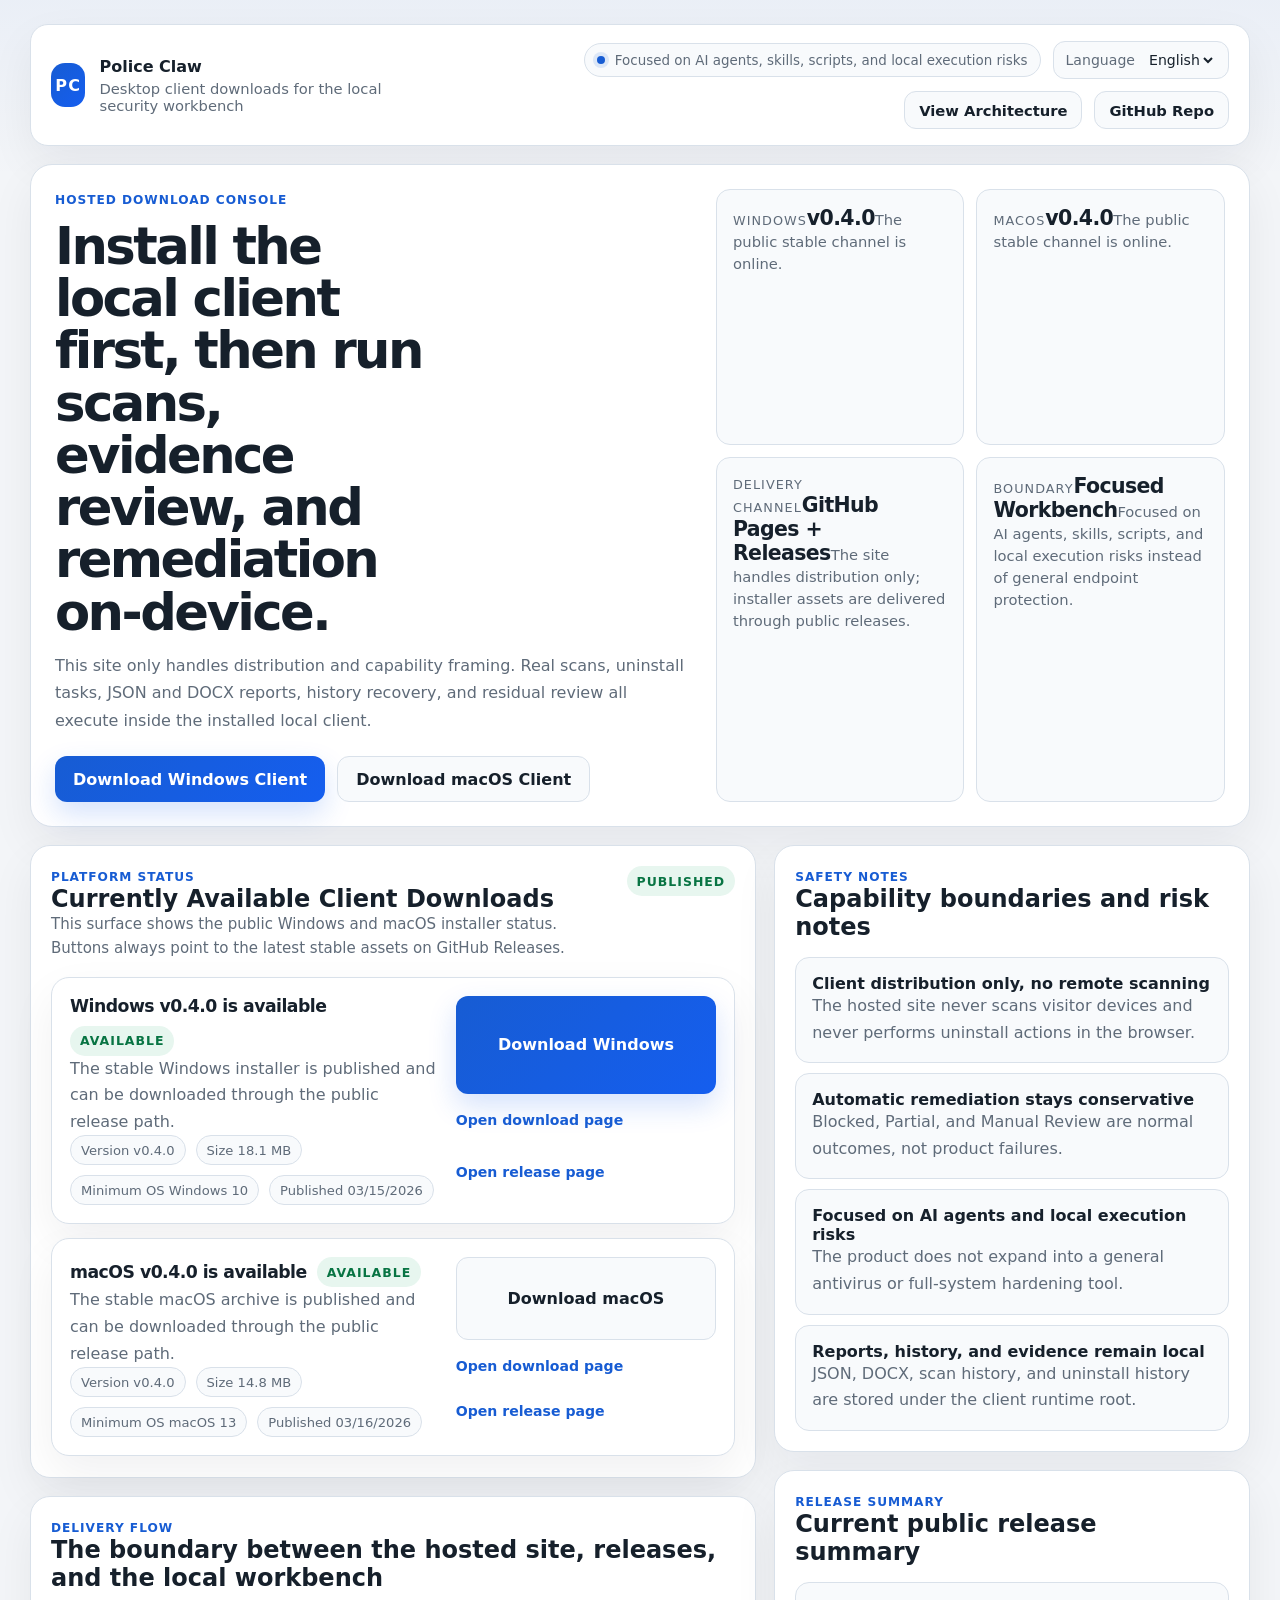
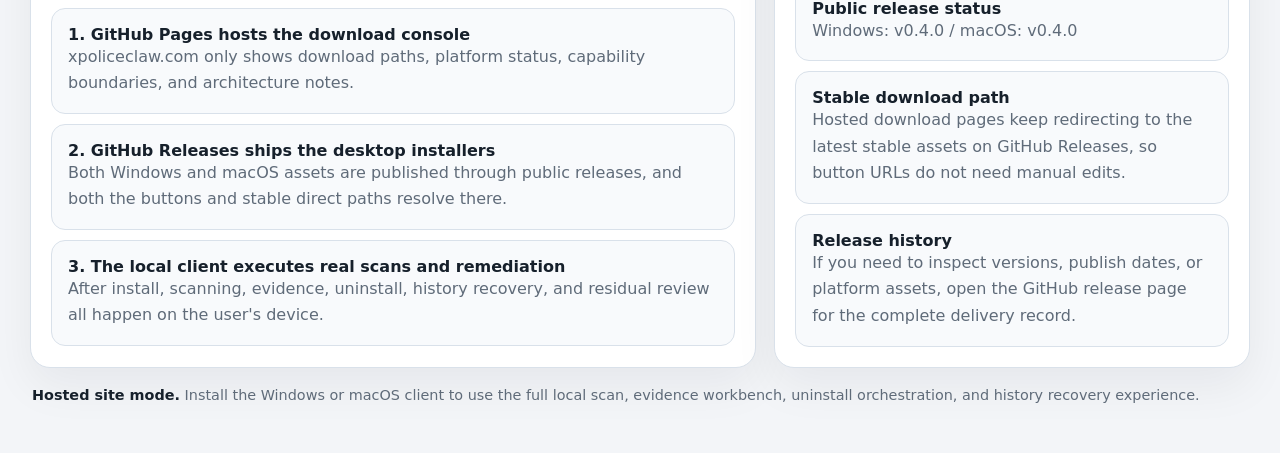
==== commit d39d11bd: "feat: align hosted site with enterprise console ui" ====
--- a/docs/index.html
+++ b/docs/index.html
@@ -3,762 +3,142 @@
 <head>
   <meta charset="utf-8">
   <meta name="viewport" content="width=device-width, initial-scale=1">
-  <title>Police Claw 下载中心</title>
-  <meta name="description" content="下载 Police Claw 的 Windows 或 macOS 客户端，并查看本地扫描与处置工作台的架构说明。">
+  <title>Police Claw 下载控制台</title>
+  <meta name="description" content="下载 Police Claw 的 Windows 与 macOS 客户端，并查看本地扫描与处置工作台的能力边界。">
   <link rel="icon" href="data:,">
-  <link rel="preconnect" href="https://fonts.googleapis.com">
-  <link rel="preconnect" href="https://fonts.gstatic.com" crossorigin>
-  <link href="https://fonts.googleapis.com/css2?family=IBM+Plex+Mono:wght@400;500&family=Manrope:wght@400;500;700;800&display=swap" rel="stylesheet">
   <style>
-    :root {
-      --paper: #f4f0e8;
-      --panel: rgba(255, 251, 245, 0.84);
-      --line: rgba(25, 35, 43, 0.12);
-      --ink: #182026;
-      --muted: #5b6670;
-      --teal: #176f6c;
-      --teal-strong: #238e88;
-      --amber: #a45c18;
-      --rose: #b64232;
-      --shadow: 0 18px 60px rgba(25, 35, 43, 0.12);
-      --radius: 28px;
-      --canvas:
-        radial-gradient(circle at top left, rgba(35, 142, 136, 0.12), transparent 36%),
-        radial-gradient(circle at top right, rgba(164, 92, 24, 0.12), transparent 32%),
-        linear-gradient(135deg, #f4f0e8 0%, #edf5f1 48%, #f9efe6 100%);
-    }
-
-    * { box-sizing: border-box; }
-
-    body {
-      margin: 0;
-      min-height: 100vh;
-      font-family: "Manrope", "Segoe UI Variable", "PingFang SC", sans-serif;
-      color: var(--ink);
-      background: var(--canvas);
-    }
-
-    a { color: inherit; }
-
-    .page {
-      width: min(1160px, calc(100vw - 32px));
-      margin: 0 auto;
-      padding: 28px 0 44px;
-    }
-
-    .topbar,
-    .hero,
-    .panel {
-      border: 1px solid var(--line);
-      background: var(--panel);
-      box-shadow: var(--shadow);
-      backdrop-filter: blur(12px);
-    }
-
-    .topbar {
-      border-radius: 24px;
-      padding: 16px 20px;
-      display: flex;
-      justify-content: space-between;
-      align-items: center;
-      gap: 16px;
-      flex-wrap: wrap;
-    }
-
-    .brand {
-      display: flex;
-      align-items: center;
-      gap: 14px;
-    }
-
-    .brand-mark {
-      width: 48px;
-      height: 48px;
-      border-radius: 16px;
-      display: grid;
-      place-items: center;
-      background: linear-gradient(135deg, rgba(35, 142, 136, 0.18), rgba(182, 66, 50, 0.16));
-      font-weight: 800;
-      letter-spacing: 0.08em;
-    }
-
-    .brand strong,
-    h1,
-    h2,
-    h3 { margin: 0; letter-spacing: -0.04em; }
-
-    .brand span,
-    .eyebrow,
-    .meta,
-    .note,
-    .chip {
-      font-family: "IBM Plex Mono", monospace;
-      font-size: 12px;
-      letter-spacing: 0.08em;
-      text-transform: uppercase;
-      color: var(--muted);
-    }
-
-    .topbar-actions {
-      display: flex;
-      align-items: center;
-      gap: 12px;
-      flex-wrap: wrap;
-    }
-
-    .language-switch {
-      display: inline-flex;
-      align-items: center;
-      gap: 10px;
-      padding: 8px 12px;
-      border-radius: 16px;
-      border: 1px solid rgba(24, 32, 38, 0.12);
-      background: rgba(255, 255, 255, 0.62);
-    }
-
-    .language-switch select {
-      min-width: 96px;
-      border-radius: 12px;
-      border: 1px solid rgba(24, 32, 38, 0.12);
-      background: rgba(255, 255, 255, 0.86);
-      padding: 8px 10px;
-      color: var(--ink);
-    }
-
-    .hero {
-      margin-top: 18px;
-      border-radius: 34px;
-      padding: 28px;
-      display: grid;
-      grid-template-columns: 1.15fr 0.85fr;
-      gap: 22px;
-    }
-
-    h1 {
-      margin-top: 10px;
-      font-size: clamp(2.6rem, 5vw, 4.8rem);
-      line-height: 0.95;
-      max-width: 11ch;
-    }
-
-    .hero p,
-    .panel p,
-    li {
-      color: var(--muted);
-      line-height: 1.7;
-      margin: 0;
-    }
-
-    .hero p { margin-top: 16px; max-width: 62ch; }
-
-    .cta-row {
-      margin-top: 20px;
-      display: flex;
-      flex-wrap: wrap;
-      gap: 14px;
-      align-items: center;
-    }
-
-    .primary-link,
-    .ghost-link {
-      display: inline-flex;
-      align-items: center;
-      justify-content: center;
-      min-height: 48px;
-      padding: 0 18px;
-      border-radius: 18px;
-      text-decoration: none;
-      font-weight: 800;
-      transition: transform 160ms ease, box-shadow 160ms ease;
-    }
-
-    .primary-link {
-      color: #fff;
-      background: linear-gradient(135deg, var(--teal), var(--teal-strong));
-      box-shadow: 0 16px 30px rgba(35, 142, 136, 0.2);
-    }
-
-    .ghost-link {
-      border: 1px solid rgba(24, 32, 38, 0.12);
-      background: rgba(255, 255, 255, 0.52);
-    }
-
-    .primary-link:hover,
-    .ghost-link:hover { transform: translateY(-1px); }
-
-    .disabled-link {
-      pointer-events: none;
-      opacity: 0.52;
-      box-shadow: none;
-    }
-
-    .hero-card-stack {
-      display: grid;
-      gap: 12px;
-      align-content: end;
-    }
-
-    .hero-card,
-    .fact-card {
-      border-radius: 22px;
-      padding: 16px 18px;
-      border: 1px solid rgba(24, 32, 38, 0.08);
-      background: rgba(255, 255, 255, 0.66);
-    }
-
-    .hero-card strong,
-    .fact-card strong {
-      display: block;
-      margin-top: 8px;
-      font-size: 1.08rem;
-    }
-
-    .grid {
-      margin-top: 20px;
-      display: grid;
-      grid-template-columns: 1fr 1fr;
-      gap: 18px;
-    }
-
-    .panel {
-      border-radius: 28px;
-      padding: 22px;
-    }
-
-    .panel-head {
-      display: flex;
-      justify-content: space-between;
-      gap: 12px;
-      align-items: end;
-      margin-bottom: 16px;
-    }
-
-    .facts {
-      display: grid;
-      grid-template-columns: repeat(2, minmax(0, 1fr));
-      gap: 12px;
-      margin-top: 16px;
-    }
-
-    ul {
-      margin: 0;
-      padding-left: 18px;
-      display: grid;
-      gap: 10px;
-    }
-
-    .download-box {
-      display: grid;
-      gap: 14px;
-      padding: 18px;
-      border-radius: 22px;
-      border: 1px solid rgba(24, 32, 38, 0.08);
-      background: rgba(255, 255, 255, 0.66);
-    }
-
-    .download-meta {
-      display: flex;
-      flex-wrap: wrap;
-      gap: 10px;
-    }
-
-    .chip {
-      padding: 7px 10px;
-      border-radius: 999px;
-      border: 1px solid rgba(24, 32, 38, 0.12);
-      background: rgba(255, 255, 255, 0.8);
-    }
-
-    .notice {
-      border-left: 3px solid var(--amber);
-      padding-left: 14px;
-    }
-
-    .notice strong { color: var(--amber); }
-
-    footer {
-      margin-top: 18px;
-      padding: 14px 4px 0;
-      color: var(--muted);
-      font-size: 14px;
-    }
-
-    @media (max-width: 900px) {
-      .hero,
-      .grid { grid-template-columns: 1fr; }
-      .facts { grid-template-columns: 1fr; }
-    }
+    :root{--bg:#f3f5f8;--surface:#fff;--surface-2:#f8fafc;--line:#d9e1ea;--text:#16202b;--muted:#5f6b79;--brand:#175cd3;--brand-soft:#eaf1ff;--ok:#087443;--ok-bg:#e7f6ef;--warn:#9a6700;--warn-bg:#fff4db;--shadow:0 18px 46px rgba(15,23,42,.06)}
+    *{box-sizing:border-box}html,body{margin:0}body{font-family:Inter,"Segoe UI","PingFang SC","Microsoft YaHei",system-ui,sans-serif;color:var(--text);background:linear-gradient(180deg,rgba(23,92,211,.04),transparent 180px),var(--bg)}
+    a{color:inherit}.shell{width:min(1220px,calc(100vw - 40px));margin:0 auto;padding:24px 0 36px}.topbar,.hero,.panel,.row{background:var(--surface);border:1px solid var(--line);box-shadow:var(--shadow)}.topbar{display:flex;justify-content:space-between;gap:16px;align-items:center;padding:16px 20px;border-radius:18px}.brand{display:flex;gap:14px;align-items:center}.mark{width:44px;height:44px;border-radius:14px;display:grid;place-items:center;background:linear-gradient(135deg,#175cd3,#155eef);color:#fff;font-weight:700;letter-spacing:.08em}.brand-copy{display:grid;gap:4px}.brand-title{font-weight:700}.brand-sub{font-size:.92rem;color:var(--muted)}.actions{display:flex;gap:12px;align-items:center;flex-wrap:wrap;justify-content:flex-end}.switch,.ghost{min-height:38px;border-radius:12px;border:1px solid var(--line);background:var(--surface-2)}.switch{display:inline-flex;align-items:center;gap:10px;padding:0 12px;color:var(--muted);font-size:.88rem}.switch select{border:0;background:transparent;font:inherit;color:var(--text);outline:none}.ghost{display:inline-flex;align-items:center;justify-content:center;padding:0 14px;text-decoration:none;font-size:.92rem;font-weight:600}.scope{display:inline-flex;align-items:center;gap:10px;min-height:34px;padding:0 12px;border-radius:999px;border:1px solid var(--line);background:var(--surface-2);color:var(--muted);font-size:.84rem}.dot{width:8px;height:8px;border-radius:999px;background:var(--brand);box-shadow:0 0 0 4px rgba(23,92,211,.12)}
+    .hero{margin-top:18px;border-radius:22px;padding:24px;display:grid;grid-template-columns:1.2fr .95fr;gap:18px}.eyebrow{display:inline-flex;color:var(--brand);font-size:.76rem;font-weight:700;text-transform:uppercase;letter-spacing:.08em}h1,h2,p{margin:0}h1{margin-top:12px;font-size:clamp(2rem,4vw,3.4rem);line-height:1.02;letter-spacing:-.05em;max-width:11ch}.lead{margin-top:14px;color:var(--muted);line-height:1.72;max-width:62ch}.cta{margin-top:22px;display:flex;gap:12px;flex-wrap:wrap}.button{min-height:46px;padding:0 18px;border-radius:12px;display:inline-flex;align-items:center;justify-content:center;text-decoration:none;font-weight:700}.button-primary{color:#fff;background:linear-gradient(135deg,#175cd3,#155eef);box-shadow:0 12px 28px rgba(21,94,239,.18)}.button-secondary{color:var(--text);border:1px solid var(--line);background:var(--surface-2)}.button-disabled{opacity:.58;pointer-events:none;box-shadow:none}
+    .summary{display:grid;grid-template-columns:repeat(2,minmax(0,1fr));gap:12px}.card,.step,.note{border-radius:14px;border:1px solid var(--line);background:var(--surface-2);padding:16px}.label{color:var(--muted);font-size:.8rem;text-transform:uppercase;letter-spacing:.08em}.value{font-size:1.28rem;font-weight:700;letter-spacing:-.03em}.note-copy{color:var(--muted);font-size:.92rem;line-height:1.5}.workspace{margin-top:18px;display:grid;grid-template-columns:minmax(0,1.45fr) minmax(300px,.95fr);gap:18px}.stack{display:grid;gap:18px}.panel{border-radius:20px;padding:20px}.panel-head{display:flex;justify-content:space-between;align-items:flex-start;gap:16px;margin-bottom:16px}.subcopy{color:var(--muted);font-size:.94rem;line-height:1.58}.pill{min-height:30px;padding:0 10px;border-radius:999px;display:inline-flex;align-items:center;font-size:.78rem;font-weight:700;text-transform:uppercase;letter-spacing:.08em}.pill-ok{color:var(--ok);background:var(--ok-bg)}.pill-warn{color:var(--warn);background:var(--warn-bg)}.table{display:grid;gap:14px}.row{border-radius:18px;padding:18px;display:grid;grid-template-columns:minmax(0,1.2fr) minmax(220px,.85fr);gap:18px}.row-title{display:flex;gap:10px;align-items:center;flex-wrap:wrap}.platform-title{font-size:1.08rem;font-weight:700;letter-spacing:-.03em}.platform-body,.step p,.note p,.footer{color:var(--muted);line-height:1.66}.chips,.links,.list{display:flex;gap:10px;flex-wrap:wrap}.chip{min-height:30px;padding:0 10px;border-radius:999px;border:1px solid var(--line);background:var(--surface-2);color:var(--muted);font-size:.82rem;display:inline-flex;align-items:center}.links{font-size:.88rem}.links a{text-decoration:none;color:var(--brand);font-weight:600}.list{display:grid;margin:0;padding:0;list-style:none}.footer{margin-top:16px;padding:0 2px 10px;font-size:.9rem}.footer strong{color:var(--text)}
+    @media(max-width:980px){.hero,.workspace,.row{grid-template-columns:1fr}h1{max-width:none}}@media(max-width:720px){.shell{width:min(1220px,calc(100vw - 24px));padding-top:12px}.summary{grid-template-columns:1fr}.topbar,.hero,.panel{border-radius:16px}}
   </style>
 </head>
 <body>
-  <main class="page">
+  <main class="shell">
     <header class="topbar">
       <div class="brand">
-        <div class="brand-mark">PC</div>
-        <div>
-          <strong>Police Claw</strong>
-          <span data-i18n="brand.subtitle">本地扫描与处置客户端</span>
+        <div class="mark">PC</div>
+        <div class="brand-copy">
+          <div class="brand-title">Police Claw</div>
+          <div class="brand-sub" data-text="brandSub">本地安全扫描与处置客户端下载</div>
         </div>
       </div>
-      <nav class="topbar-actions">
-        <label class="language-switch" for="languageSelect">
-          <span data-i18n="language.label">语言</span>
-          <select id="languageSelect">
-            <option value="zh">中文</option>
-            <option value="en">English</option>
-          </select>
-        </label>
-        <a class="ghost-link" href="./architecture/" data-i18n="topbar.architecture">查看架构</a>
-        <a class="ghost-link" href="https://github.com/kzhangmyang-cmyk/Xpoliceclaw" target="_blank" rel="noreferrer" data-i18n="topbar.repo">GitHub 仓库</a>
-      </nav>
+      <div class="actions">
+        <span class="scope"><span class="dot"></span><span data-text="scope">聚焦 AI agents、skills、scripts 与本地执行风险</span></span>
+        <label class="switch"><span data-text="lang">语言</span><select id="languageSelect"><option value="zh">中文</option><option value="en">English</option></select></label>
+        <a class="ghost" href="./architecture/" data-text="arch">查看架构</a>
+        <a class="ghost" href="https://github.com/kzhangmyang-cmyk/Xpoliceclaw" target="_blank" rel="noreferrer" data-text="repo">GitHub 仓库</a>
+      </div>
     </header>
 
     <section class="hero">
       <div>
-        <span class="eyebrow" data-i18n="hero.eyebrow">客户端下载</span>
-        <h1 data-i18n="hero.title">先安装本地工作台，再在设备上执行扫描与卸载。</h1>
-        <p data-i18n="hero.body">
-          Police Claw 不会尝试扫描访问者的浏览器会话。这个官网负责分发桌面客户端，
-          真正的证据采集、卸载动作、报告和历史都保留在安装后的本地机器上。
-        </p>
-        <div class="cta-row">
-          <a id="windowsDownloadLink" class="primary-link" href="./download/windows/latest/" data-i18n="hero.windowsCta">下载 Windows 版</a>
-          <a id="macosDownloadLink" class="ghost-link" href="./download/macos/latest/" aria-disabled="false" data-i18n="hero.macosCta">下载 macOS 版</a>
+        <span class="eyebrow" data-text="heroEyebrow">托管下载控制台</span>
+        <h1 data-text="heroTitle">先安装本地客户端，再在设备上执行扫描、证据查看与处置。</h1>
+        <p class="lead" data-text="heroBody">这个站点只负责下载分发与能力说明。真实扫描、卸载任务、JSON 与 DOCX 报告、历史恢复与残留复核，都只在安装后的本地客户端中执行。</p>
+        <div class="cta">
+          <a id="windowsDownloadLink" class="button button-primary" href="./download/windows/latest/" data-text="ctaWindows">下载 Windows 客户端</a>
+          <a id="macosDownloadLink" class="button button-secondary" href="./download/macos/latest/" data-text="ctaMac">下载 macOS 客户端</a>
         </div>
-        <p id="releaseMeta" class="meta">Windows 与 macOS 的发布通道都通过公开下载站提供。</p>
       </div>
-      <div class="hero-card-stack">
-        <article class="hero-card">
-          <span class="eyebrow" data-i18n="hero.card.scan.tag">检测</span>
-          <strong data-i18n="hero.card.scan.title">真实本地后台扫描</strong>
-          <p data-i18n="hero.card.scan.body">客户端复用了 Python 扫描引擎，实际运行在本机，而不是网站服务器。</p>
-        </article>
-        <article class="hero-card">
-          <span class="eyebrow" data-i18n="hero.card.remove.tag">处置</span>
-          <strong data-i18n="hero.card.remove.title">保守型卸载流程</strong>
-          <p data-i18n="hero.card.remove.body">自动处置只覆盖边界清晰的用户级足迹，并把残留项保留下来供后续复核。</p>
-        </article>
-        <article class="hero-card">
-          <span class="eyebrow" data-i18n="hero.card.audit.tag">审计</span>
-          <strong data-i18n="hero.card.audit.title">报告和历史都留在本地</strong>
-          <p data-i18n="hero.card.audit.body">JSON、DOCX、扫描历史和卸载历史会保存在桌面客户端的运行时目录下。</p>
-        </article>
+      <div class="summary">
+        <article class="card"><span class="label">Windows</span><strong id="windowsSummaryValue" class="value">--</strong><span id="windowsSummaryNote" class="note-copy">--</span></article>
+        <article class="card"><span class="label">macOS</span><strong id="macosSummaryValue" class="value">--</strong><span id="macosSummaryNote" class="note-copy">--</span></article>
+        <article class="card"><span class="label" data-text="channelLabel">发布通道</span><strong class="value" data-text="channelValue">GitHub Pages + Releases</strong><span class="note-copy" data-text="channelNote">网站只负责分发，安装包通过公开 Release 交付。</span></article>
+        <article class="card"><span class="label" data-text="boundaryLabel">能力边界</span><strong class="value" data-text="boundaryValue">Focused Workbench</strong><span class="note-copy" data-text="boundaryNote">聚焦 AI agents、skills、scripts 与本地执行风险，不扩展为通用安全卫士。</span></article>
       </div>
     </section>
 
-    <section class="panel" style="margin-top: 20px;">
-      <div class="panel-head">
-        <div>
-          <span class="eyebrow" data-i18n="platforms.eyebrow">平台下载</span>
-          <h2 data-i18n="platforms.title">当前发布通道</h2>
-        </div>
+    <section class="workspace">
+      <div class="stack">
+        <section class="panel">
+          <div class="panel-head">
+            <div>
+              <span class="eyebrow" data-text="platformEyebrow">平台状态</span>
+              <h2 data-text="platformTitle">当前可用客户端下载</h2>
+              <p class="subcopy" data-text="platformBody">这里显示公开发布的 Windows 与 macOS 安装包状态。按钮始终指向 GitHub Releases 的最新稳定资产。</p>
+            </div>
+            <span id="releaseStatusPill" class="pill pill-warn">Checking</span>
+          </div>
+          <div class="table">
+            <article class="row">
+              <div>
+                <div class="row-title"><span id="windowsCardTitle" class="platform-title">Windows</span><span id="windowsCardStatus" class="pill pill-warn">Pending</span></div>
+                <p id="windowsCardBody" class="platform-body">正在检查 Windows 发布状态。</p>
+                <div id="windowsCardFacts" class="chips"></div>
+              </div>
+              <div class="stack">
+                <a id="windowsCardLink" class="button button-primary" href="./download/windows/latest/" data-text="downloadWindows">下载 Windows</a>
+                <div class="links"><a href="./download/windows/latest/" data-text="openPath">打开下载页</a><a href="https://github.com/kzhangmyang-cmyk/Xpoliceclaw/releases/latest" target="_blank" rel="noreferrer" data-text="openRelease">打开 Release 页面</a></div>
+              </div>
+            </article>
+            <article class="row">
+              <div>
+                <div class="row-title"><span id="macosCardTitle" class="platform-title">macOS</span><span id="macosCardStatus" class="pill pill-warn">Pending</span></div>
+                <p id="macosCardBody" class="platform-body">正在检查 macOS 发布状态。</p>
+                <div id="macosCardFacts" class="chips"></div>
+              </div>
+              <div class="stack">
+                <a id="macosCardLink" class="button button-secondary" href="./download/macos/latest/" data-text="downloadMac">下载 macOS</a>
+                <div class="links"><a href="./download/macos/latest/" data-text="openPath">打开下载页</a><a href="https://github.com/kzhangmyang-cmyk/Xpoliceclaw/releases/latest" target="_blank" rel="noreferrer" data-text="openRelease">打开 Release 页面</a></div>
+              </div>
+            </article>
+          </div>
+        </section>
+
+        <section class="panel">
+          <div class="panel-head"><div><span class="eyebrow" data-text="flowEyebrow">交付链路</span><h2 data-text="flowTitle">官网、发布与本地工作台的边界</h2></div></div>
+          <ul class="list">
+            <li class="step"><strong data-text="flow1Title">1. GitHub Pages 托管下载控制台</strong><p data-text="flow1Body">xpoliceclaw.com 只展示下载入口、平台状态、能力边界与架构说明。</p></li>
+            <li class="step"><strong data-text="flow2Title">2. GitHub Releases 分发桌面安装包</strong><p data-text="flow2Body">Windows 与 macOS 安装包都由公开 Release 提供，页面按钮和稳定直链都指向这里。</p></li>
+            <li class="step"><strong data-text="flow3Title">3. 本地客户端执行真实扫描与处置</strong><p data-text="flow3Body">安装后，扫描、证据、卸载、历史恢复与残留复核都在用户自己的设备上完成。</p></li>
+          </ul>
+        </section>
       </div>
-      <div class="facts">
-        <article class="fact-card">
-          <span class="eyebrow">Windows</span>
-          <strong id="windowsCardTitle">Windows 版本可用</strong>
-          <p id="windowsCardBody">稳定版 Windows 安装包已经发布，可通过公开下载通道获取。</p>
-          <div id="windowsCardFacts" class="download-meta">
-            <span class="chip">Stable</span>
-            <span class="chip">Windows 10+</span>
-          </div>
-          <div class="cta-row">
-            <a id="windowsCardLink" class="primary-link" href="./download/windows/latest/">下载 Windows</a>
-            <a class="ghost-link" href="./download/windows/latest/" data-i18n="platforms.directLink">直接链接</a>
-          </div>
-        </article>
-        <article class="fact-card">
-          <span class="eyebrow">macOS</span>
-          <strong id="macosCardTitle">macOS 版本可用</strong>
-          <p id="macosCardBody">macOS 客户端归档已发布，可通过公开下载通道获取。</p>
-          <div id="macosCardFacts" class="download-meta">
-            <span class="chip">Stable</span>
-            <span class="chip">macOS 13+</span>
-          </div>
-          <div class="cta-row">
-            <a id="macosCardLink" class="ghost-link" href="./download/macos/latest/" aria-disabled="false">下载 macOS</a>
-            <a class="ghost-link" href="./download/macos/latest/" data-i18n="platforms.directLink">直接链接</a>
-          </div>
-        </article>
-      </div>
+
+      <aside class="stack">
+        <section class="panel">
+          <div class="panel-head"><div><span class="eyebrow">Safety Notes</span><h2 data-text="notesTitle">能力边界与风险声明</h2></div></div>
+          <ul class="list">
+            <li class="note"><strong data-text="note1Title">只分发客户端，不远程扫描</strong><p data-text="note1Body">官网不会扫描访问者设备，也不会在浏览器里执行卸载动作。</p></li>
+            <li class="note"><strong data-text="note2Title">自动处置是保守型的</strong><p data-text="note2Body">Blocked、Partial、Manual Review 都是正常结果，不代表系统异常。</p></li>
+            <li class="note"><strong data-text="note3Title">只聚焦 AI agents 与本地执行风险</strong><p data-text="note3Body">产品不扩展为通用杀毒或全盘系统防护工具。</p></li>
+            <li class="note"><strong data-text="note4Title">报告、历史与证据保留在本地</strong><p data-text="note4Body">JSON、DOCX、scan history 与 uninstall history 都保存在客户端运行时目录。</p></li>
+          </ul>
+        </section>
+
+        <section class="panel">
+          <div class="panel-head"><div><span class="eyebrow">Release Summary</span><h2 data-text="releaseTitle">当前公开发布摘要</h2></div></div>
+          <ul class="list">
+            <li class="note"><strong id="releaseMetaTitle">--</strong><p id="releaseMetaBody">--</p></li>
+            <li class="note"><strong data-text="stableTitle">稳定下载路径</strong><p data-text="stableBody">官网下载页会继续跳转到 GitHub Releases 的最新稳定资产，不需要手动修改按钮链接。</p></li>
+            <li class="note"><strong data-text="historyTitle">发布记录</strong><p data-text="historyBody">如需核对版本、发布日期或平台资产，可以直接打开 GitHub Release 页面查看完整交付记录。</p></li>
+          </ul>
+        </section>
+      </aside>
     </section>
 
-    <section class="grid">
-      <article class="panel">
-        <div class="panel-head">
-          <div>
-            <span class="eyebrow" data-i18n="notes.eyebrow">能力边界</span>
-            <h2 data-i18n="notes.title">上线说明</h2>
-          </div>
-        </div>
-        <ul>
-          <li data-i18n="notes.item1">官网只负责下载与说明，不会对远端浏览器执行扫描或卸载。</li>
-          <li data-i18n="notes.item2">真实扫描、可卸载目标推导和卸载任务都只在已安装的本地客户端中执行。</li>
-          <li data-i18n="notes.item3">自动处置采用保守策略；受限目标、部分完成和人工复核都属于正常结果。</li>
-          <li data-i18n="notes.item4">下载链接会始终指向 GitHub Releases 中的最新稳定资产。</li>
-        </ul>
-      </article>
-
-      <article class="panel">
-        <div class="panel-head">
-          <div>
-            <span class="eyebrow" data-i18n="release.eyebrow">发布交付</span>
-            <h2 data-i18n="release.title">下载链路</h2>
-          </div>
-        </div>
-        <div class="download-box">
-          <span class="eyebrow" data-i18n="release.boxEyebrow">发布架构</span>
-          <strong data-i18n="release.boxTitle">GitHub Releases 负责安装包分发</strong>
-          <div class="download-meta">
-            <span class="chip">GitHub Pages</span>
-            <span class="chip">GitHub Releases</span>
-            <span class="chip">Dynadot</span>
-          </div>
-          <div id="releaseFacts" class="download-meta">
-            <span class="chip" data-i18n="release.checking">正在检查最新版本</span>
-          </div>
-          <p id="releaseNotice" class="notice"><strong data-i18n="release.noticeLabel">说明：</strong> <span id="releaseNoticeBody">本页上的直链会自动跳转到 GitHub Releases 中最新的 Windows 或 macOS 安装包。</span></p>
-        </div>
-      </article>
-    </section>
-
-    <footer>
-      <p data-i18n="footer.body">这里是 <code>xpoliceclaw.com</code> 的官网模式。要使用完整的本地扫描与处置工作台，请安装 Windows 或 macOS 客户端。</p>
-    </footer>
+    <footer class="footer"><strong data-text="footerStrong">Hosted site mode.</strong> <span data-text="footerBody">安装 Windows 或 macOS 客户端后，才能使用完整的本地扫描、Evidence 工作台、卸载编排与历史恢复能力。</span></footer>
   </main>
 
   <script>
     (() => {
-      const LANGUAGE_STORAGE_KEY = "policeClawLocale";
-      const manifests = {
-        windows: "./download/windows/latest/manifest.json",
-        macos: "./download/macos/latest/manifest.json",
-      };
-
-      const copy = {
-        zh: {
-          title: "Police Claw 下载中心",
-          description: "下载 Police Claw 的 Windows 或 macOS 客户端，并查看本地扫描与处置工作台的架构说明。",
-          "brand.subtitle": "本地扫描与处置客户端",
-          "language.label": "语言",
-          "topbar.architecture": "查看架构",
-          "topbar.repo": "GitHub 仓库",
-          "hero.eyebrow": "客户端下载",
-          "hero.title": "先安装本地工作台，再在设备上执行扫描与卸载。",
-          "hero.body": "Police Claw 不会尝试扫描访问者的浏览器会话。这个官网负责分发桌面客户端，真正的证据采集、卸载动作、报告和历史都保留在安装后的本地机器上。",
-          "hero.windowsCta": "下载 Windows 版",
-          "hero.macosCta": "下载 macOS 版",
-          "hero.card.scan.tag": "检测",
-          "hero.card.scan.title": "真实本地后台扫描",
-          "hero.card.scan.body": "客户端复用了 Python 扫描引擎，实际运行在本机，而不是网站服务器。",
-          "hero.card.remove.tag": "处置",
-          "hero.card.remove.title": "保守型卸载流程",
-          "hero.card.remove.body": "自动处置只覆盖边界清晰的用户级足迹，并把残留项保留下来供后续复核。",
-          "hero.card.audit.tag": "审计",
-          "hero.card.audit.title": "报告和历史都留在本地",
-          "hero.card.audit.body": "JSON、DOCX、扫描历史和卸载历史会保存在桌面客户端的运行时目录下。",
-          "platforms.eyebrow": "平台下载",
-          "platforms.title": "Windows 与 macOS 客户端已可用",
-          "platforms.directLink": "直接链接",
-          "notes.eyebrow": "能力边界",
-          "notes.title": "上线说明",
-          "notes.item1": "官网只负责下载与说明，不会对远端浏览器执行扫描或卸载。",
-          "notes.item2": "真实扫描、可卸载目标推导和卸载任务都只在已安装的本地客户端中执行。",
-          "notes.item3": "自动处置采用保守策略；受限目标、部分完成和人工复核都属于正常结果。",
-          "notes.item4": "下载链接会始终指向 GitHub Releases 中的最新稳定资产。",
-          "release.eyebrow": "发布交付",
-          "release.title": "当前公开下载路径",
-          "release.boxEyebrow": "发布架构",
-          "release.boxTitle": "GitHub Releases 负责分发桌面安装包",
-          "release.checking": "正在检查最新版本",
-          "release.noticeLabel": "说明：",
-          "footer.body": "这里是 <code>xpoliceclaw.com</code> 的官网模式。要使用完整的本地扫描与处置工作台，请安装 Windows 或 macOS 客户端。",
-          releaseMeta: "Windows：<code>{windows}</code> / macOS：<code>{macos}</code>",
-          releaseFallback: "发布清单暂时不可用。",
-          releaseFactsUnavailable: "发布清单不可用",
-          releaseFactsPages: "GitHub Pages",
-          releaseFactsReleases: "GitHub Releases",
-          platformWindowsReady: "Windows {version} 已可用",
-          platformWindowsPending: "Windows 发布状态待确认",
-          platformWindowsBody: "稳定版 Windows 安装包已经发布，可通过公开下载通道获取。",
-          platformWindowsPendingBody: "暂时还无法确认 Windows 安装包的公开发布状态，请直接打开发布页检查。",
-          platformMacReady: "macOS {version} 已可用",
-          platformMacPending: "macOS 发布状态待确认",
-          platformMacBody: "macOS 客户端压缩包已经发布，可通过公开下载通道获取。",
-          platformMacPendingBody: "暂时还无法确认 macOS 安装包的公开发布状态，请直接打开发布页检查。",
-          buttonWindows: "下载 Windows 版",
-          buttonWindowsPending: "查看 Windows 状态",
-          buttonMac: "下载 macOS 版",
-          buttonMacPending: "查看 macOS 状态",
-          cardWindows: "下载 Windows",
-          cardMac: "下载 macOS",
-          directPathNote: "本页的直链会自动跳转到 GitHub Releases 中最新的 Windows 或 macOS 安装包。",
-          manifestFallbackNote: "暂时无法读取最新发布清单，请稍后重试或直接打开 GitHub Releases。",
-          statusAvailable: "可用",
-          statusPending: "待确认",
-          statusCurrent: "当前版本",
-        },
-        en: {
-          title: "Police Claw Downloads",
-          description: "Download the Police Claw Windows or macOS client and review the architecture of the local scan and remediation workbench.",
-          "brand.subtitle": "Local Scan and Remediation Client",
-          "language.label": "Language",
-          "topbar.architecture": "View Architecture",
-          "topbar.repo": "GitHub Repo",
-          "hero.eyebrow": "Client Downloads",
-          "hero.title": "Install the local workbench, then run scans and removals on-device.",
-          "hero.body": "Police Claw does not scan a visitor browser session. The hosted site distributes desktop clients, while evidence collection, uninstall actions, reports, and history stay on the local machine after install.",
-          "hero.windowsCta": "Download for Windows",
-          "hero.macosCta": "Download for macOS",
-          "hero.card.scan.tag": "Detect",
-          "hero.card.scan.title": "Real local background scans",
-          "hero.card.scan.body": "The client reuses the Python engine and runs against the local machine instead of the website.",
-          "hero.card.remove.tag": "Respond",
-          "hero.card.remove.title": "Conservative uninstall workflow",
-          "hero.card.remove.body": "Automatic handling only touches tightly scoped user-level footprints and keeps leftovers visible for review.",
-          "hero.card.audit.tag": "Audit",
-          "hero.card.audit.title": "Reports and history stay local",
-          "hero.card.audit.body": "JSON, DOCX, scan history, and uninstall history remain under the desktop runtime root.",
-          "platforms.eyebrow": "Platform Downloads",
-          "platforms.title": "Windows and macOS are available",
-          "platforms.directLink": "Direct link",
-          "notes.eyebrow": "Capability Scope",
-          "notes.title": "Delivery Notes",
-          "notes.item1": "The hosted site is only for downloads and documentation; it never scans or removes from a remote browser session.",
-          "notes.item2": "Real scans, removable target inference, and uninstall tasks only run inside the installed local client.",
-          "notes.item3": "Automatic handling is conservative. Blocked targets, partial runs, and manual review are normal outcomes.",
-          "notes.item4": "Download links always resolve to the latest stable assets on GitHub Releases.",
-          "release.eyebrow": "Release Delivery",
-          "release.title": "Current Public Download Paths",
-          "release.boxEyebrow": "Release Architecture",
-          "release.boxTitle": "GitHub Releases distributes the desktop installers",
-          "release.checking": "Checking latest version",
-          "release.noticeLabel": "Note:",
-          "footer.body": "This is the hosted site mode for <code>xpoliceclaw.com</code>. Install the Windows or macOS client to use the full local scan and remediation workbench.",
-          releaseMeta: "Windows: <code>{windows}</code> / macOS: <code>{macos}</code>",
-          releaseFallback: "Release manifests are temporarily unavailable.",
-          releaseFactsUnavailable: "Release manifest unavailable",
-          releaseFactsPages: "GitHub Pages",
-          releaseFactsReleases: "GitHub Releases",
-          platformWindowsReady: "Windows {version} is available",
-          platformWindowsPending: "Windows release status pending",
-          platformWindowsBody: "The stable Windows installer is published and available through the public release channel.",
-          platformWindowsPendingBody: "The Windows public release status could not be confirmed yet. Open the release page directly to verify availability.",
-          platformMacReady: "macOS {version} is available",
-          platformMacPending: "macOS release status pending",
-          platformMacBody: "The macOS client archive is published and available through the public release channel.",
-          platformMacPendingBody: "The macOS public release status could not be confirmed yet. Open the release page directly to verify availability.",
-          buttonWindows: "Download for Windows",
-          buttonWindowsPending: "View Windows status",
-          buttonMac: "Download for macOS",
-          buttonMacPending: "View macOS status",
-          cardWindows: "Download Windows",
-          cardMac: "Download macOS",
-          directPathNote: "The direct download paths on this site redirect to the latest Windows and macOS assets on GitHub Releases.",
-          manifestFallbackNote: "The latest release manifests are temporarily unavailable. Try again later or open GitHub Releases directly.",
-          statusAvailable: "available",
-          statusPending: "status pending",
-          statusCurrent: "current",
-        },
-      };
-
-      const nodes = {
-        languageSelect: document.getElementById("languageSelect"),
-        windowsDownloadLink: document.getElementById("windowsDownloadLink"),
-        macosDownloadLink: document.getElementById("macosDownloadLink"),
-        windowsCardTitle: document.getElementById("windowsCardTitle"),
-        windowsCardBody: document.getElementById("windowsCardBody"),
-        windowsCardFacts: document.getElementById("windowsCardFacts"),
-        windowsCardLink: document.getElementById("windowsCardLink"),
-        macosCardTitle: document.getElementById("macosCardTitle"),
-        macosCardBody: document.getElementById("macosCardBody"),
-        macosCardFacts: document.getElementById("macosCardFacts"),
-        macosCardLink: document.getElementById("macosCardLink"),
-        releaseMeta: document.getElementById("releaseMeta"),
-        releaseFacts: document.getElementById("releaseFacts"),
-        releaseNoticeBody: document.getElementById("releaseNoticeBody"),
-      };
-
-      const state = {
-        language: resolvePreferredLanguage(),
-        manifests: {
-          windows: null,
-          macos: null,
-        },
-      };
-
-      function resolvePreferredLanguage() {
-        try {
-          const stored = window.localStorage.getItem(LANGUAGE_STORAGE_KEY);
-          if (stored === "zh" || stored === "en") {
-            return stored;
-          }
-        } catch (error) {}
-        return String(navigator.language || "zh").toLowerCase().startsWith("en") ? "en" : "zh";
-      }
-
-      function translate(key) {
-        return (copy[state.language] && copy[state.language][key]) || (copy.zh && copy.zh[key]) || key;
-      }
-
-      function format(template, values) {
-        return Object.entries(values).reduce((result, [key, value]) => result.replaceAll(`{${key}}`, value), template);
-      }
-
-      function formatFileSize(value) {
-        const numeric = Number(value || 0);
-        if (!numeric) return "--";
-        const units = ["B", "KB", "MB", "GB"];
-        let size = numeric;
-        let unitIndex = 0;
-        while (size >= 1024 && unitIndex < units.length - 1) {
-          size /= 1024;
-          unitIndex += 1;
-        }
-        const precision = unitIndex === 0 ? 0 : size >= 100 ? 0 : size >= 10 ? 1 : 2;
-        return `${size.toFixed(precision)} ${units[unitIndex]}`;
-      }
-
-      function formatPublished(value) {
-        if (!value) return "--";
-        const date = new Date(value);
-        if (Number.isNaN(date.getTime())) return String(value);
-        return new Intl.DateTimeFormat(state.language === "en" ? "en-US" : "zh-CN", {
-          year: "numeric",
-          month: "2-digit",
-          day: "2-digit",
-        }).format(date);
-      }
-
-      function setButtonState(node, available, enabledLabel, disabledLabel, href) {
-        node.textContent = available ? enabledLabel : disabledLabel;
-        node.href = href;
-        node.classList.toggle("disabled-link", !available);
-        node.setAttribute("aria-disabled", available ? "false" : "true");
-      }
-
-      function applyStaticCopy() {
-        document.documentElement.lang = state.language === "en" ? "en-US" : "zh-CN";
-        document.title = translate("title");
-        document.querySelector('meta[name="description"]').setAttribute("content", translate("description"));
-        nodes.languageSelect.value = state.language;
-        document.querySelectorAll("[data-i18n]").forEach((node) => {
-          if (node.dataset.i18n === "footer.body") {
-            node.innerHTML = translate(node.dataset.i18n);
-            return;
-          }
-          node.textContent = translate(node.dataset.i18n);
-        });
-      }
-
-      function updatePlatformCards() {
-        const windows = state.manifests.windows;
-        const macos = state.manifests.macos;
-        const windowsAvailable = Boolean(windows && windows.available && windows.download_url);
-        const macosAvailable = Boolean(macos && macos.available && macos.download_url);
-
-        setButtonState(
-          nodes.windowsDownloadLink,
-          windowsAvailable,
-          translate("buttonWindows"),
-          translate("buttonWindowsPending"),
-          windowsAvailable ? windows.download_url : "./download/windows/latest/",
-        );
-        setButtonState(
-          nodes.windowsCardLink,
-          windowsAvailable,
-          translate("cardWindows"),
-          translate("buttonWindowsPending"),
-          windowsAvailable ? windows.download_url : "./download/windows/latest/",
-        );
-        nodes.windowsCardTitle.textContent = windowsAvailable
-          ? format(translate("platformWindowsReady"), { version: windows.version || translate("statusCurrent") })
-          : translate("platformWindowsPending");
-        nodes.windowsCardBody.textContent = windowsAvailable ? translate("platformWindowsBody") : translate("platformWindowsPendingBody");
-        nodes.windowsCardFacts.innerHTML = [
-          windows && (windows.release_tag || windows.version || "--"),
-          windows ? formatFileSize(windows.installer_size_bytes) : "--",
-          windows && windows.minimum_os ? windows.minimum_os : "Windows 10+",
-          windows ? formatPublished(windows.published_at) : "--",
-        ].map((item) => `<span class="chip">${item || "--"}</span>`).join("");
-
-        setButtonState(
-          nodes.macosDownloadLink,
-          macosAvailable,
-          translate("buttonMac"),
-          translate("buttonMacPending"),
-          macosAvailable ? macos.download_url : "./download/macos/latest/",
-        );
-        setButtonState(
-          nodes.macosCardLink,
-          macosAvailable,
-          translate("cardMac"),
-          translate("buttonMacPending"),
-          macosAvailable ? macos.download_url : "./download/macos/latest/",
-        );
-        nodes.macosCardTitle.textContent = macosAvailable
-          ? format(translate("platformMacReady"), { version: macos.version || translate("statusCurrent") })
-          : translate("platformMacPending");
-        nodes.macosCardBody.textContent = macosAvailable ? translate("platformMacBody") : translate("platformMacPendingBody");
-        nodes.macosCardFacts.innerHTML = [
-          macos && (macos.release_tag || macos.version || "--"),
-          macos ? (macos.minimum_os || "macOS 13+") : "macOS 13+",
-          macos ? formatPublished(macos.published_at) : "--",
-          macosAvailable ? translate("statusAvailable") : translate("statusPending"),
-        ].map((item) => `<span class="chip">${item || "--"}</span>`).join("");
-
-        nodes.releaseMeta.innerHTML = format(translate("releaseMeta"), {
-          windows: windows ? (windows.release_tag || windows.version || translate("statusCurrent")) : "--",
-          macos: macos ? (macos.release_tag || macos.version || translate("statusPending")) : "--",
-        });
-        nodes.releaseFacts.innerHTML = [
-          `Windows ${windowsAvailable ? translate("statusAvailable") : translate("statusPending")}`,
-          `macOS ${macosAvailable ? translate("statusAvailable") : translate("statusPending")}`,
-          translate("releaseFactsReleases"),
-          translate("releaseFactsPages"),
-        ].map((item) => `<span class="chip">${item}</span>`).join("");
-        nodes.releaseNoticeBody.textContent = translate("directPathNote");
-      }
-
-      function renderManifestFallback() {
-        nodes.releaseMeta.textContent = translate("releaseFallback");
-        nodes.releaseFacts.innerHTML = `<span class="chip">${translate("releaseFactsUnavailable")}</span>`;
-        nodes.releaseNoticeBody.textContent = translate("manifestFallbackNote");
-      }
-
-      async function loadManifest(url) {
-        const response = await fetch(url, { headers: { Accept: "application/json" } });
-        if (!response.ok) {
-          throw new Error("manifest unavailable");
-        }
-        return response.json();
-      }
-
-      async function refreshManifests() {
-        try {
-          const [windows, macos] = await Promise.all([
-            loadManifest(manifests.windows),
-            loadManifest(manifests.macos),
-          ]);
-          state.manifests.windows = windows;
-          state.manifests.macos = macos;
-          updatePlatformCards();
-        } catch (error) {
-          renderManifestFallback();
-        }
-      }
-
-      nodes.languageSelect.addEventListener("change", (event) => {
-        state.language = event.target.value === "en" ? "en" : "zh";
-        try {
-          window.localStorage.setItem(LANGUAGE_STORAGE_KEY, state.language);
-        } catch (error) {}
-        applyStaticCopy();
-        updatePlatformCards();
-      });
-
-      applyStaticCopy();
-      refreshManifests();
+      const KEY="policeClawLocale",URLS={windows:"./download/windows/latest/manifest.json",macos:"./download/macos/latest/manifest.json"};
+      const TEXT={zh:{brandSub:"本地安全扫描与处置客户端下载",scope:"聚焦 AI agents、skills、scripts 与本地执行风险",lang:"语言",arch:"查看架构",repo:"GitHub 仓库",heroEyebrow:"托管下载控制台",heroTitle:"先安装本地客户端，再在设备上执行扫描、证据查看与处置。",heroBody:"这个站点只负责下载分发与能力说明。真实扫描、卸载任务、JSON 与 DOCX 报告、历史恢复与残留复核，都只在安装后的本地客户端中执行。",ctaWindows:"下载 Windows 客户端",ctaMac:"下载 macOS 客户端",channelLabel:"发布通道",channelValue:"GitHub Pages + Releases",channelNote:"网站只负责分发，安装包通过公开 Release 交付。",boundaryLabel:"能力边界",boundaryValue:"Focused Workbench",boundaryNote:"聚焦 AI agents、skills、scripts 与本地执行风险，不扩展为通用安全卫士。",platformEyebrow:"平台状态",platformTitle:"当前可用客户端下载",platformBody:"这里显示公开发布的 Windows 与 macOS 安装包状态。按钮始终指向 GitHub Releases 的最新稳定资产。",downloadWindows:"下载 Windows",downloadMac:"下载 macOS",openPath:"打开下载页",openRelease:"打开 Release 页面",flowEyebrow:"交付链路",flowTitle:"官网、发布与本地工作台的边界",flow1Title:"1. GitHub Pages 托管下载控制台",flow1Body:"xpoliceclaw.com 只展示下载入口、平台状态、能力边界与架构说明。",flow2Title:"2. GitHub Releases 分发桌面安装包",flow2Body:"Windows 与 macOS 安装包都由公开 Release 提供，页面按钮和稳定直链都指向这里。",flow3Title:"3. 本地客户端执行真实扫描与处置",flow3Body:"安装后，扫描、证据、卸载、历史恢复与残留复核都在用户自己的设备上完成。",notesTitle:"能力边界与风险声明",note1Title:"只分发客户端，不远程扫描",note1Body:"官网不会扫描访问者设备，也不会在浏览器里执行卸载动作。",note2Title:"自动处置是保守型的",note2Body:"Blocked、Partial、Manual Review 都是正常结果，不代表系统异常。",note3Title:"只聚焦 AI agents 与本地执行风险",note3Body:"产品不扩展为通用杀毒或全盘系统防护工具。",note4Title:"报告、历史与证据保留在本地",note4Body:"JSON、DOCX、scan history 与 uninstall history 都保存在客户端运行时目录。",releaseTitle:"当前公开发布摘要",stableTitle:"稳定下载路径",stableBody:"官网下载页会继续跳转到 GitHub Releases 的最新稳定资产，不需要手动修改按钮链接。",historyTitle:"发布记录",historyBody:"如需核对版本、发布日期或平台资产，可以直接打开 GitHub Release 页面查看完整交付记录。",footerStrong:"Hosted site mode.",footerBody:"安装 Windows 或 macOS 客户端后，才能使用完整的本地扫描、Evidence 工作台、卸载编排与历史恢复能力。",available:"已可用",pending:"待确认",current:"当前版本",awaiting:"正在读取清单并核对最新稳定版本。",ready:"公开稳定通道已接通。",published:"Published",checking:"Checking",partial:"Partial",wTitle:"Windows {v} 已可用",wTitlePending:"Windows 发布状态待确认",wBody:"稳定版 Windows 安装包已发布，可通过公开下载通道直接获取。",wBodyPending:"暂时无法确认 Windows 安装包的公开发布状态，请先打开下载页或 Release 页面核对。",mTitle:"macOS {v} 已可用",mTitlePending:"macOS 发布状态待确认",mBody:"稳定版 macOS 压缩包已发布，可通过公开下载通道直接获取。",mBodyPending:"暂时无法确认 macOS 安装包的公开发布状态，请先打开下载页或 Release 页面核对。",metaTitle:"公开发布状态",metaBody:"Windows：{w} / macOS：{m}",fv:"版本 {v}",fs:"大小 {v}",fo:"最低系统 {v}",fp:"发布于 {v}",fu:"清单不可用"},en:{brandSub:"Desktop client downloads for the local security workbench",scope:"Focused on AI agents, skills, scripts, and local execution risks",lang:"Language",arch:"View Architecture",repo:"GitHub Repo",heroEyebrow:"Hosted Download Console",heroTitle:"Install the local client first, then run scans, evidence review, and remediation on-device.",heroBody:"This site only handles distribution and capability framing. Real scans, uninstall tasks, JSON and DOCX reports, history recovery, and residual review all execute inside the installed local client.",ctaWindows:"Download Windows Client",ctaMac:"Download macOS Client",channelLabel:"Delivery Channel",channelValue:"GitHub Pages + Releases",channelNote:"The site handles distribution only; installer assets are delivered through public releases.",boundaryLabel:"Boundary",boundaryValue:"Focused Workbench",boundaryNote:"Focused on AI agents, skills, scripts, and local execution risks instead of general endpoint protection.",platformEyebrow:"Platform Status",platformTitle:"Currently Available Client Downloads",platformBody:"This surface shows the public Windows and macOS installer status. Buttons always point to the latest stable assets on GitHub Releases.",downloadWindows:"Download Windows",downloadMac:"Download macOS",openPath:"Open download page",openRelease:"Open release page",flowEyebrow:"Delivery Flow",flowTitle:"The boundary between the hosted site, releases, and the local workbench",flow1Title:"1. GitHub Pages hosts the download console",flow1Body:"xpoliceclaw.com only shows download paths, platform status, capability boundaries, and architecture notes.",flow2Title:"2. GitHub Releases ships the desktop installers",flow2Body:"Both Windows and macOS assets are published through public releases, and both the buttons and stable direct paths resolve there.",flow3Title:"3. The local client executes real scans and remediation",flow3Body:"After install, scanning, evidence, uninstall, history recovery, and residual review all happen on the user's device.",notesTitle:"Capability boundaries and risk notes",note1Title:"Client distribution only, no remote scanning",note1Body:"The hosted site never scans visitor devices and never performs uninstall actions in the browser.",note2Title:"Automatic remediation stays conservative",note2Body:"Blocked, Partial, and Manual Review are normal outcomes, not product failures.",note3Title:"Focused on AI agents and local execution risks",note3Body:"The product does not expand into a general antivirus or full-system hardening tool.",note4Title:"Reports, history, and evidence remain local",note4Body:"JSON, DOCX, scan history, and uninstall history are stored under the client runtime root.",releaseTitle:"Current public release summary",stableTitle:"Stable download path",stableBody:"Hosted download pages keep redirecting to the latest stable assets on GitHub Releases, so button URLs do not need manual edits.",historyTitle:"Release history",historyBody:"If you need to inspect versions, publish dates, or platform assets, open the GitHub release page for the complete delivery record.",footerStrong:"Hosted site mode.",footerBody:"Install the Windows or macOS client to use the full local scan, evidence workbench, uninstall orchestration, and history recovery experience.",available:"available",pending:"pending",current:"current",awaiting:"Reading manifests and verifying the latest stable assets.",ready:"The public stable channel is online.",published:"Published",checking:"Checking",partial:"Partial",wTitle:"Windows {v} is available",wTitlePending:"Windows release status pending",wBody:"The stable Windows installer is published and can be downloaded through the public release path.",wBodyPending:"The public Windows installer status could not be confirmed yet. Open the download page or release page to verify it.",mTitle:"macOS {v} is available",mTitlePending:"macOS release status pending",mBody:"The stable macOS archive is published and can be downloaded through the public release path.",mBodyPending:"The public macOS package status could not be confirmed yet. Open the download page or release page to verify it.",metaTitle:"Public release status",metaBody:"Windows: {w} / macOS: {m}",fv:"Version {v}",fs:"Size {v}",fo:"Minimum OS {v}",fp:"Published {v}",fu:"Manifest unavailable"}};
+      const S={lang:(()=>{try{const v=localStorage.getItem(KEY);if(v==="zh"||v==="en")return v}catch(e){}return (navigator.language||"zh").toLowerCase().startsWith("en")?"en":"zh"})(),manifests:{windows:null,macos:null}},N={languageSelect:document.getElementById("languageSelect"),windowsDownloadLink:document.getElementById("windowsDownloadLink"),macosDownloadLink:document.getElementById("macosDownloadLink"),windowsSummaryValue:document.getElementById("windowsSummaryValue"),windowsSummaryNote:document.getElementById("windowsSummaryNote"),macosSummaryValue:document.getElementById("macosSummaryValue"),macosSummaryNote:document.getElementById("macosSummaryNote"),windowsCardTitle:document.getElementById("windowsCardTitle"),windowsCardStatus:document.getElementById("windowsCardStatus"),windowsCardBody:document.getElementById("windowsCardBody"),windowsCardFacts:document.getElementById("windowsCardFacts"),windowsCardLink:document.getElementById("windowsCardLink"),macosCardTitle:document.getElementById("macosCardTitle"),macosCardStatus:document.getElementById("macosCardStatus"),macosCardBody:document.getElementById("macosCardBody"),macosCardFacts:document.getElementById("macosCardFacts"),macosCardLink:document.getElementById("macosCardLink"),releaseStatusPill:document.getElementById("releaseStatusPill"),releaseMetaTitle:document.getElementById("releaseMetaTitle"),releaseMetaBody:document.getElementById("releaseMetaBody")};
+      const t=k=>(TEXT[S.lang]&&TEXT[S.lang][k])||TEXT.zh[k]||k,fmt=(s,v)=>Object.entries(v).reduce((r,[k,val])=>r.replaceAll(`{${k}}`,val),s),fSize=v=>{const n=Number(v||0);if(!n)return"--";const u=["B","KB","MB","GB"];let s=n,i=0;while(s>=1024&&i<u.length-1){s/=1024;i++}const p=i===0?0:s>=100?0:s>=10?1:2;return`${s.toFixed(p)} ${u[i]}`},fDate=v=>{if(!v)return"--";const d=new Date(v);return Number.isNaN(d.getTime())?String(v):new Intl.DateTimeFormat(S.lang==="en"?"en-US":"zh-CN",{year:"numeric",month:"2-digit",day:"2-digit"}).format(d)};
+      function applyText(){document.documentElement.lang=S.lang==="en"?"en-US":"zh-CN";document.title=S.lang==="en"?"Police Claw Download Console":"Police Claw 下载控制台";document.querySelector('meta[name="description"]').setAttribute("content",S.lang==="en"?"Download the Police Claw Windows and macOS clients and review the capability boundaries of the local scan and remediation workbench.":"下载 Police Claw 的 Windows 与 macOS 客户端，并查看本地扫描与处置工作台的能力边界。");N.languageSelect.value=S.lang;document.querySelectorAll("[data-text]").forEach(n=>n.textContent=t(n.dataset.text))}
+      function setPill(node,ok){node.className="pill "+(ok?"pill-ok":"pill-warn");node.textContent=ok?t("available"):t("pending")}
+      function setBtn(node,ok,label,fallback,href){node.textContent=label;node.href=ok?href:fallback;node.classList.toggle("button-disabled",!ok);node.setAttribute("aria-disabled",ok?"false":"true")}
+      function setFacts(node,m,minimum){if(!m){node.innerHTML=`<span class="chip">${t("fu")}</span>`;return}node.innerHTML=[fmt(t("fv"),{v:m.release_tag||m.version||"--"}),fmt(t("fs"),{v:fSize(m.installer_size_bytes)}),fmt(t("fo"),{v:m.minimum_os||minimum}),fmt(t("fp"),{v:fDate(m.published_at)})].map(v=>`<span class="chip">${v}</span>`).join("")}
+      function renderPlatform(kind,m){const ok=Boolean(m&&m.available&&m.download_url),refs=kind==="windows"?{title:N.windowsCardTitle,status:N.windowsCardStatus,body:N.windowsCardBody,facts:N.windowsCardFacts,action:N.windowsCardLink,main:N.windowsDownloadLink,fallback:"./download/windows/latest/",label:t("downloadWindows"),min:"Windows 10+"}:{title:N.macosCardTitle,status:N.macosCardStatus,body:N.macosCardBody,facts:N.macosCardFacts,action:N.macosCardLink,main:N.macosDownloadLink,fallback:"./download/macos/latest/",label:t("downloadMac"),min:"macOS 13+"};refs.title.textContent=ok?fmt(kind==="windows"?t("wTitle"):t("mTitle"),{v:m.release_tag||m.version||t("current")}):(kind==="windows"?t("wTitlePending"):t("mTitlePending"));refs.body.textContent=ok?(kind==="windows"?t("wBody"):t("mBody")):(kind==="windows"?t("wBodyPending"):t("mBodyPending"));setPill(refs.status,ok);setFacts(refs.facts,m,refs.min);setBtn(refs.action,ok,refs.label,refs.fallback,m&&m.download_url);setBtn(refs.main,ok,kind==="windows"?t("ctaWindows"):t("ctaMac"),refs.fallback,m&&m.download_url)}
+      function renderSummary(){const w=S.manifests.windows,m=S.manifests.macos,wOk=Boolean(w&&w.available),mOk=Boolean(m&&m.available);N.windowsSummaryValue.textContent=wOk?(w.release_tag||w.version||t("available")):t("pending");N.windowsSummaryNote.textContent=wOk?t("ready"):t("awaiting");N.macosSummaryValue.textContent=mOk?(m.release_tag||m.version||t("available")):t("pending");N.macosSummaryNote.textContent=mOk?t("ready"):t("awaiting");N.releaseStatusPill.className="pill "+(wOk&&mOk?"pill-ok":"pill-warn");N.releaseStatusPill.textContent=wOk&&mOk?t("published"):(wOk||mOk?t("partial"):t("checking"));N.releaseMetaTitle.textContent=t("metaTitle");N.releaseMetaBody.textContent=fmt(t("metaBody"),{w:wOk?(w.release_tag||w.version||t("available")):t("pending"),m:mOk?(m.release_tag||m.version||t("available")):t("pending")})}
+      async function load(u){const r=await fetch(u,{headers:{Accept:"application/json"}});if(!r.ok)throw new Error("manifest unavailable");return r.json()}
+      async function refresh(){const [w,m]=await Promise.allSettled([load(URLS.windows),load(URLS.macos)]);S.manifests.windows=w.status==="fulfilled"?w.value:null;S.manifests.macos=m.status==="fulfilled"?m.value:null;renderPlatform("windows",S.manifests.windows);renderPlatform("macos",S.manifests.macos);renderSummary()}
+      N.languageSelect.addEventListener("change",e=>{S.lang=e.target.value==="en"?"en":"zh";try{localStorage.setItem(KEY,S.lang)}catch(err){}applyText();renderPlatform("windows",S.manifests.windows);renderPlatform("macos",S.manifests.macos);renderSummary()});
+      applyText();renderSummary();refresh().catch(()=>renderSummary());
     })();
   </script>
 </body>
